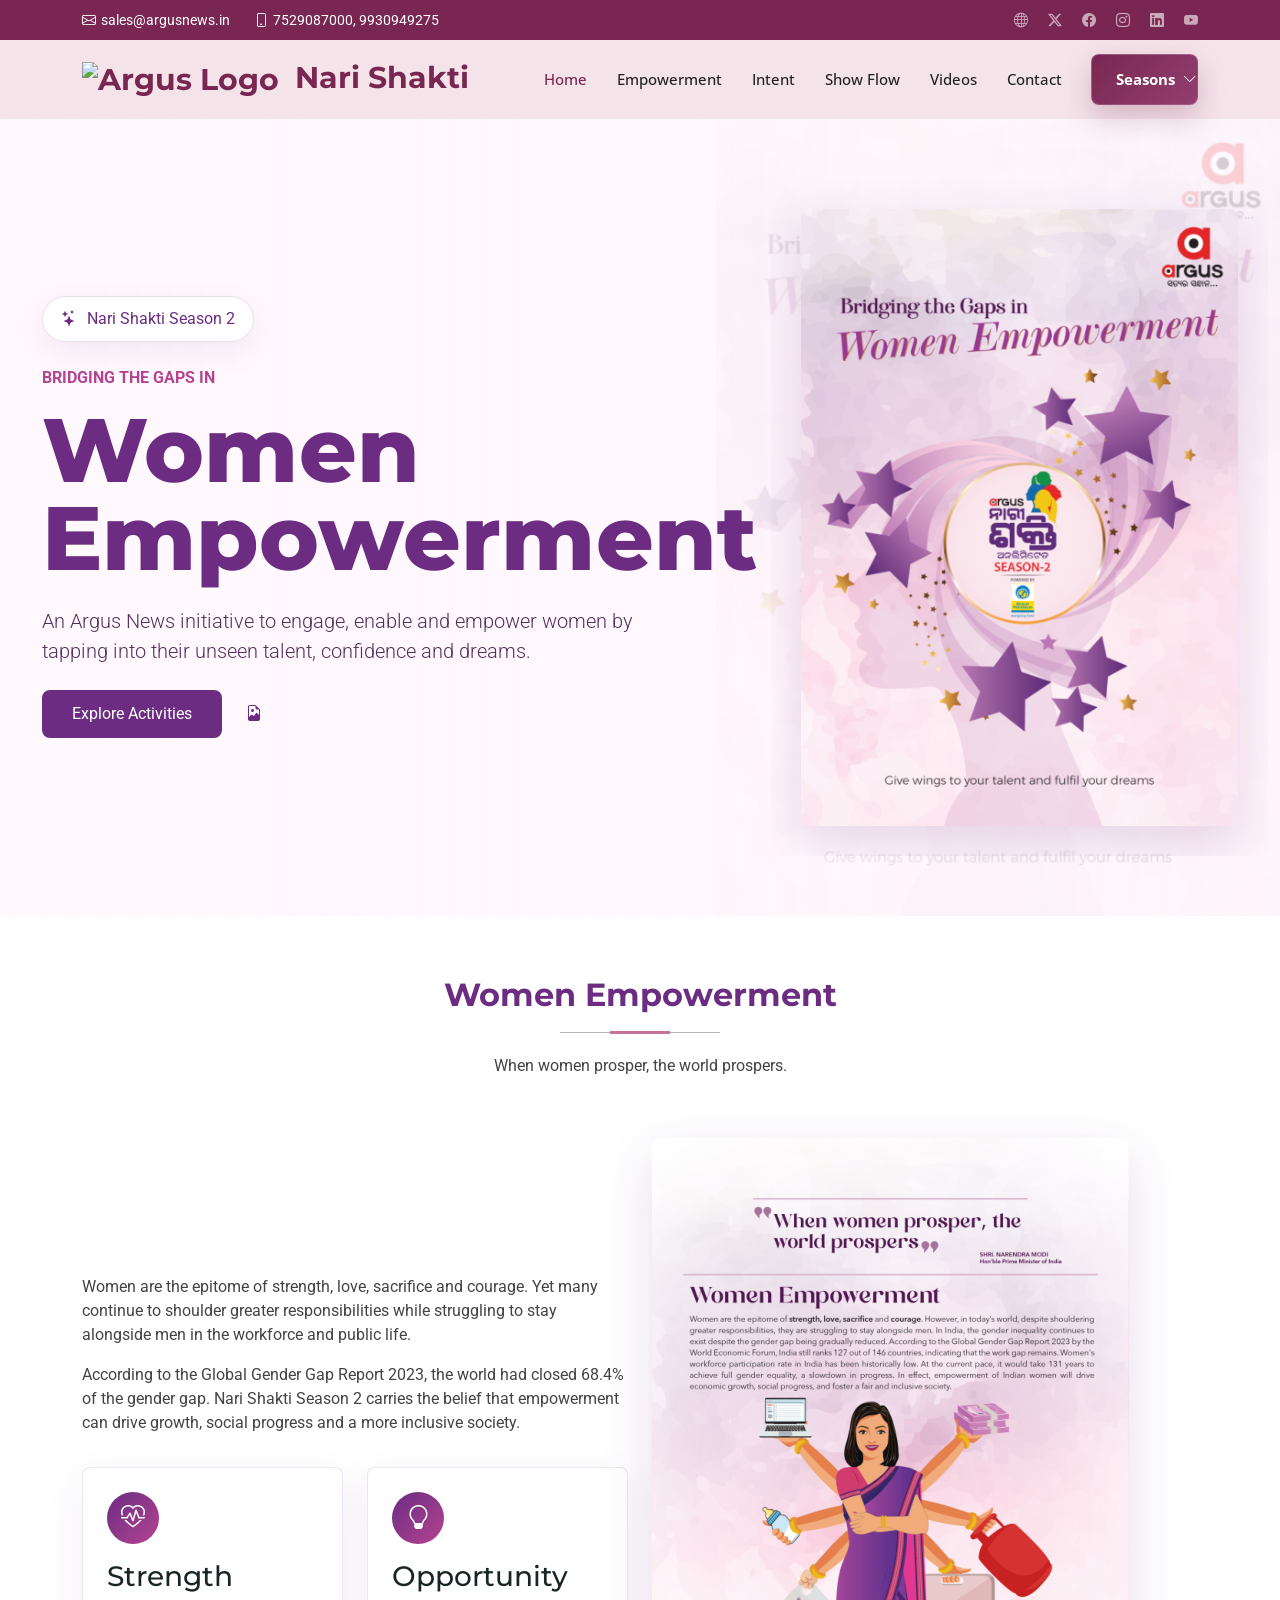
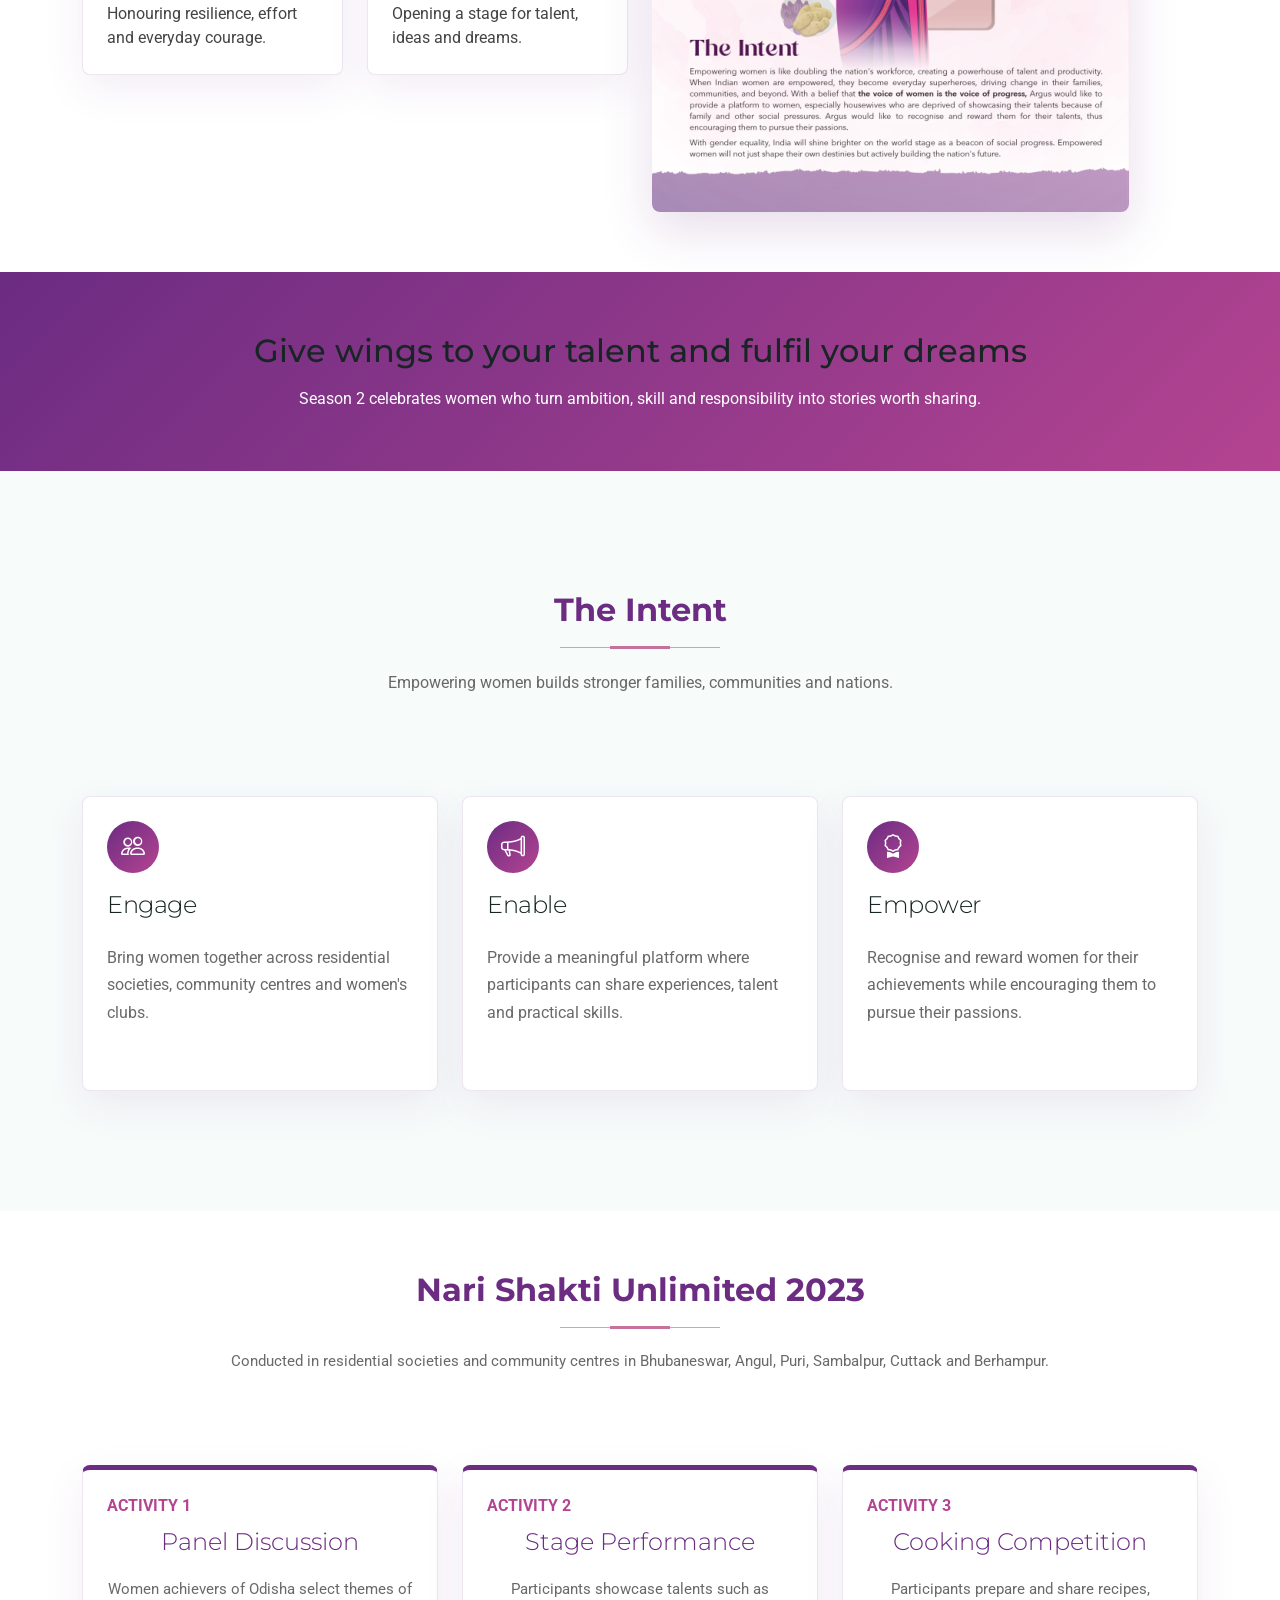
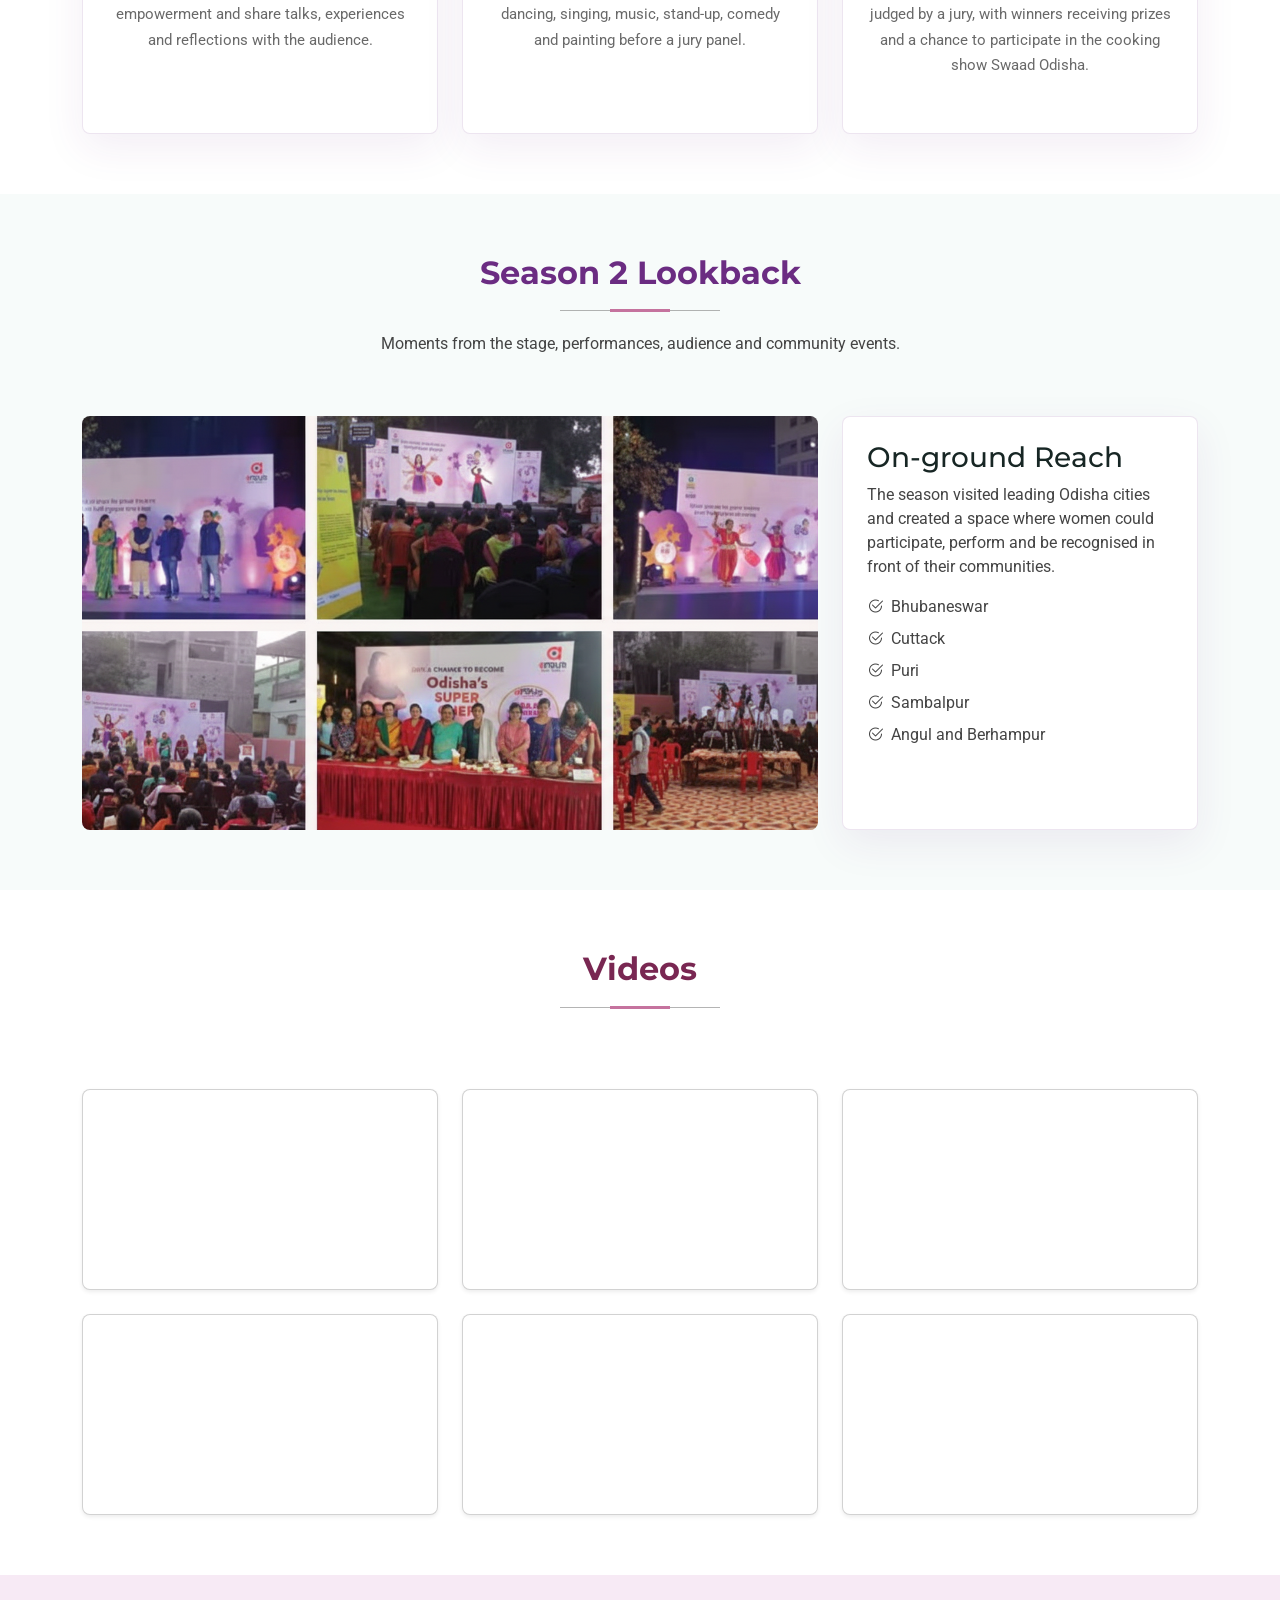
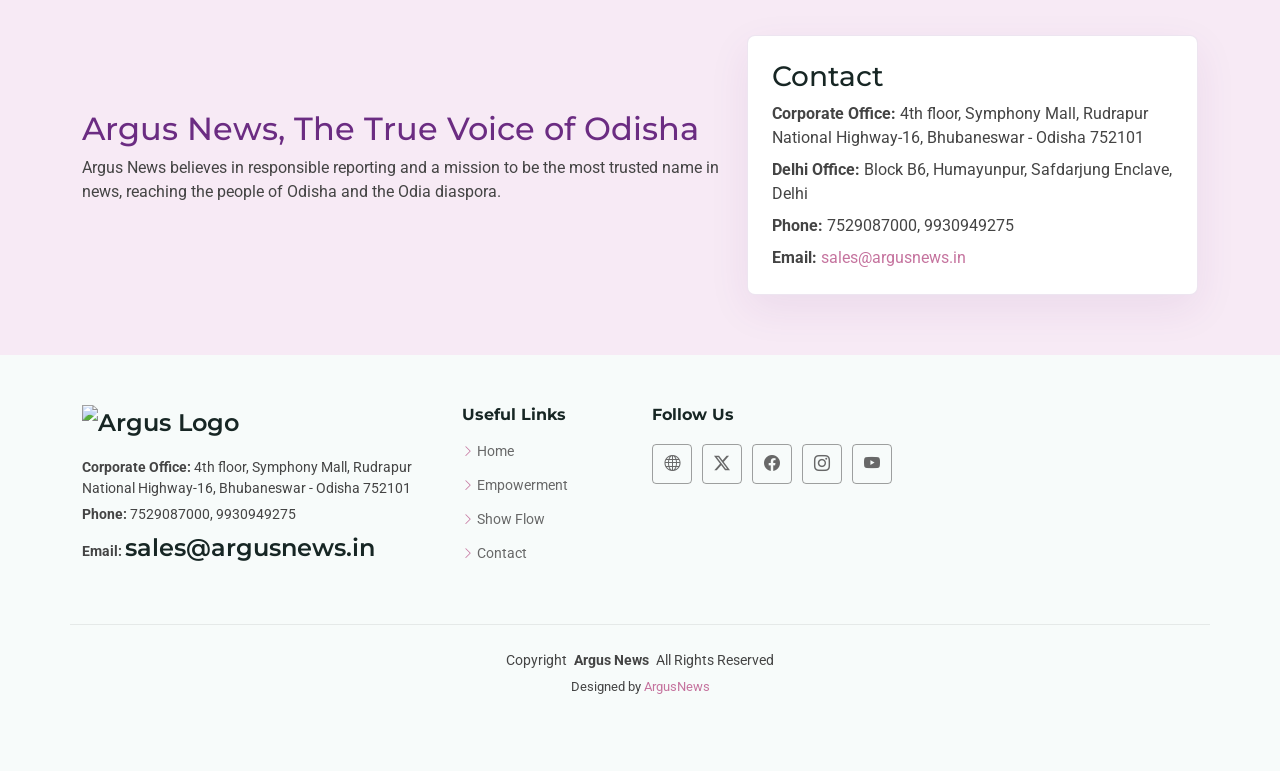
==== Season-2.html @ a0f4937e "updated code" ====
<!DOCTYPE html>
<html lang="en">
  <head>
    <meta charset="utf-8" />
    <meta content="width=device-width, initial-scale=1.0" name="viewport" />
    <title>Nari Shakti Season 2</title>
    <meta
      name="description"
      content="Nari Shakti Season 2 by Argus News - bridging the gaps in women empowerment."
    />
    <meta
      name="keywords"
      content="Nari Shakti, Season 2, Argus News, Women Empowerment, Odisha"
    />

    <link href="assets/img/favicon.png" rel="icon" />
    <link href="assets/img/apple-touch-icon.png" rel="apple-touch-icon" />

    <link href="https://fonts.googleapis.com" rel="preconnect" />
    <link href="https://fonts.gstatic.com" rel="preconnect" crossorigin />
    <link
      href="https://fonts.googleapis.com/css2?family=Roboto:ital,wght@0,100..900;1,100..900&family=Open+Sans:ital,wght@0,300..800;1,300..800&family=Montserrat:ital,wght@0,100..900;1,100..900&display=swap"
      rel="stylesheet"
    />

    <link href="assets/vendor/bootstrap/css/bootstrap.min.css" rel="stylesheet" />
    <link href="assets/vendor/bootstrap-icons/bootstrap-icons.css" rel="stylesheet" />
    <link href="assets/vendor/aos/aos.css" rel="stylesheet" />
    <link href="assets/vendor/glightbox/css/glightbox.min.css" rel="stylesheet" />
    <link href="assets/vendor/swiper/swiper-bundle.min.css" rel="stylesheet" />
    <link href="assets/css/main.css" rel="stylesheet" />

    <style>
      :root {
        --season-purple: #6b2c82;
        --season-pink: #b44491;
        --season-lavender: #f7eaf5;
        --season-gold: #d9a23f;
      }

      body.season-two-page {
        background: #fff8fd;
      }

      .season-hero {
        background:
          linear-gradient(90deg, rgba(255, 248, 253, 0.96), rgba(255, 248, 253, 0.8)),
          url("assets/img/brochure-season-2/page-1.png") center right / contain no-repeat;
        min-height: 760px;
        display: flex;
        align-items: center;
        overflow: hidden;
      }

      .season-hero .container {
        max-width: 1680px;
        padding-left: 42px;
      }

      .season-copy {
        max-width: 760px;
        padding-right: 60px;
      }

      .season-eyebrow {
        color: var(--season-pink);
        font-weight: 700;
        letter-spacing: 0;
        text-transform: uppercase;
      }

      .season-hero h1,
      .season-title {
        color: var(--season-purple);
      }

      .season-hero h1 {
        font-size: clamp(2.7rem, 7vw, 5.8rem);
        line-height: 0.98;
        font-weight: 800;
      }

      .season-hero .lead {
        color: #55305d;
        max-width: 680px;
      }

      .season-badge {
        display: inline-flex;
        gap: 10px;
        align-items: center;
        background: #ffffff;
        color: var(--season-purple);
        border: 1px solid rgba(107, 44, 130, 0.14);
        border-radius: 999px;
        padding: 10px 18px;
        box-shadow: 0 10px 30px rgba(107, 44, 130, 0.08);
      }

      .season-panel {
        background: #ffffff;
        border: 1px solid rgba(107, 44, 130, 0.12);
        border-radius: 8px;
        height: 100%;
        box-shadow: 0 14px 42px rgba(107, 44, 130, 0.08);
      }

      .season-panel .icon {
        width: 52px;
        height: 52px;
        border-radius: 50%;
        display: inline-flex;
        align-items: center;
        justify-content: center;
        color: #ffffff;
        background: linear-gradient(135deg, var(--season-purple), var(--season-pink));
        font-size: 24px;
      }

      .season-visual {
        position: relative;
        min-height: 500px;
        border-radius: 8px;
        padding: 30px;
        display: flex;
        align-items: center;
        justify-content: center;
        overflow: hidden;
      }

      .cta-group {
        display: flex;
        align-items: center;
        gap: 1.5rem;
        flex-wrap: wrap;
      }

      .cta-group .btn-primary {
        background: var(--season-purple);
        color: #ffffff;
        padding: 12px 30px;
        border-radius: 8px;
        text-decoration: none;
        transition: 0.3s;
      }

      .cta-group .btn-secondary {
        display: flex;
        align-items: center;
        gap: 8px;
        color: var(--season-purple);
        font-weight: 600;
        text-decoration: none;
      }

      .quote-band {
        background: linear-gradient(135deg, var(--season-purple), var(--season-pink));
        color: #ffffff;
      }

      .activity-card {
        border-top: 5px solid var(--season-purple);
      }

      .activity-card h3 {
        color: var(--season-purple);
      }

      .brochure-page {
        border-radius: 8px;
        box-shadow: 0 18px 50px rgba(107, 44, 130, 0.16);
      }

      .gallery-img {
        aspect-ratio: 16 / 9;
        object-fit: cover;
        border-radius: 8px;
      }

      .contact-strip {
        background: var(--season-lavender);
      }

      @media (max-width: 991px) {
        .topbar .container {
          padding-left: 14px;
          padding-right: 14px;
        }

        .topbar .contact-info {
          width: 100%;
          justify-content: center;
          gap: 14px;
          flex-wrap: wrap;
        }

        .topbar .contact-info i {
          margin-left: 0 !important;
          font-size: 13px;
        }

        .branding {
          min-height: 82px;
        }

        .branding .container {
          padding-left: 16px;
          padding-right: 16px;
        }

        .branding .logo {
          max-width: calc(100% - 58px);
        }

        .branding .sitename {
          display: flex;
          align-items: center;
          gap: 10px;
          margin: 0;
          font-size: clamp(1.35rem, 7vw, 2rem);
          line-height: 1;
          white-space: nowrap;
        }

        .branding .sitename img {
          width: 130px;
          max-height: 54px;
          object-fit: contain;
        }

        .mobile-nav-toggle {
          flex: 0 0 auto;
          margin-right: 0;
        }

        .season-hero {
          background:
            linear-gradient(rgba(255, 248, 253, 0.94), rgba(255, 248, 253, 0.94)),
            url("assets/img/brochure-season-2/page-1.png") center bottom / cover no-repeat;
          min-height: auto;
          padding: 100px 0 70px;
        }

        .season-hero .container {
          padding-left: 24px;
          padding-right: 24px;
        }

        .season-copy {
          padding-right: 0;
          text-align: center;
        }

        .cta-group {
          justify-content: center;
        }

        .season-visual {
          min-height: auto;
          padding: 20px;
        }
      }

      @media (max-width: 420px) {
        .topbar .contact-info {
          justify-content: flex-start;
          gap: 8px;
        }

        .topbar .contact-info i {
          font-size: 12px;
        }

        .branding .sitename {
          font-size: 1.45rem;
          gap: 8px;
        }

        .branding .sitename img {
          width: 112px;
        }
      }
    </style>
  </head>

  <body class="season-two-page">
    <header id="header" class="header sticky-top">
      <div class="topbar d-flex align-items-center dark-background">
        <div class="container d-flex justify-content-center justify-content-md-between">
          <div class="contact-info d-flex align-items-center">
            <i class="bi bi-envelope d-flex align-items-center">
              <a href="mailto:sales@argusnews.in">sales@argusnews.in</a>
            </i>
            <i class="bi bi-phone d-flex align-items-center ms-4">
              <span>7529087000, 9930949275</span>
            </i>
          </div>
          <div class="social-links d-none d-md-flex align-items-center">
            <a href="https://argusnews.in/" class="website"><i class="bi bi-globe"></i></a>
            <a href="https://x.com/ArgusNews_in" class="twitter"><i class="bi bi-twitter-x"></i></a>
            <a href="https://www.facebook.com/argusnews.in" class="facebook"><i class="bi bi-facebook"></i></a>
            <a href="https://www.instagram.com/argusnewsin/" class="instagram"><i class="bi bi-instagram"></i></a>
            <a href="https://www.linkedin.com/company/argus-news/" class="linkedin"><i class="bi bi-linkedin"></i></a>
            <a href="https://www.youtube.com/@Argusdigital.official" class="youtube"><i class="bi bi-youtube"></i></a>
          </div>
        </div>
      </div>

      <div class="branding d-flex align-items-center" style="background-color: #f4e4e9">
        <div class="container position-relative d-flex align-items-center justify-content-between">
          <a href="index.html" class="logo d-flex align-items-center">
            <h1 class="sitename" style="color: #792752">
              <img src="https://argusnews.in/assets/logo/argus_logo.svg" alt="Argus Logo" />
              Nari Shakti
            </h1>
          </a>

          <nav id="navmenu" class="navmenu">
            <ul>
              <li><a href="#hero" class="active">Home</a></li>
              <li><a href="#empowerment">Empowerment</a></li>
	              <li><a href="#intent">Intent</a></li>
	              <li><a href="#show-flow">Show Flow</a></li>
	              <li><a href="#videos">Videos</a></li>
	              <li><a href="#contact">Contact</a></li>
	              <li class="dropdown season-nav">
	                <a href="#"><span>Seasons</span> <i class="bi bi-chevron-down toggle-dropdown"></i></a>
	                <ul>
	                  <li><a href="Season-1.html">Season 1</a></li>
	                  <li><a href="Season-2.html">Season 2</a></li>
	                  <li><a href="Season-3.html">Season 3</a></li>
	                  <li><a href="index.html#Season 4">Season 4</a></li>
	                </ul>
	              </li>
            </ul>
            <i class="mobile-nav-toggle d-xl-none bi bi-list"></i>
          </nav>
        </div>
      </div>
    </header>

    <main class="main">
      <section id="hero" class="season-hero section">
        <div class="container">
          <div class="row align-items-center gy-5">
            <div class="col-lg-7 season-copy" data-aos="fade-up">
              <span class="season-badge mb-4">
                <i class="bi bi-stars"></i>
                Nari Shakti Season 2
              </span>
              <p class="season-eyebrow mb-3">Bridging the gaps in</p>
              <h1>Women Empowerment</h1>
              <p class="lead mt-4">
                An Argus News initiative to engage, enable and empower women by
                tapping into their unseen talent, confidence and dreams.
              </p>
              <div class="cta-group mt-4">
                <a href="#show-flow" class="btn-primary">Explore Activities</a>
                <a href="#brochure" class="btn-secondary">
                  <i class="bi bi-file-earmark-image"></i>
                  <!-- <span>View Brochure</span> -->
                </a>
              </div>
            </div>
            <div class="col-lg-5" data-aos="fade-up" data-aos-delay="150">
              <div class="season-visual">
                <img
                  src="assets/img/brochure-season-2/page-1.png"
                  alt="Nari Shakti Season 2 brochure cover"
                  class="img-fluid brochure-page"
                />
              </div>
            </div>
          </div>
        </div>
      </section>

      <section id="empowerment" class="about section">
        <div class="container section-title" data-aos="fade-up">
          <h2 class="season-title">Women Empowerment</h2>
          <p>When women prosper, the world prospers.</p>
        </div>

        <div class="container">
          <div class="row gy-4 align-items-center">
            <div class="col-lg-6" data-aos="fade-up">
              <p>
                Women are the epitome of strength, love, sacrifice and courage.
                Yet many continue to shoulder greater responsibilities while
                struggling to stay alongside men in the workforce and public life.
              </p>
              <p>
                According to the Global Gender Gap Report 2023, the world had
                closed 68.4% of the gender gap. Nari Shakti Season 2 carries the
                belief that empowerment can drive growth, social progress and a
                more inclusive society.
              </p>
              <div class="row gy-3 mt-3">
                <div class="col-sm-6">
                  <div class="season-panel p-4">
                    <div class="icon mb-3"><i class="bi bi-heart-pulse"></i></div>
                    <h3>Strength</h3>
                    <p class="mb-0">Honouring resilience, effort and everyday courage.</p>
                  </div>
                </div>
                <div class="col-sm-6">
                  <div class="season-panel p-4">
                    <div class="icon mb-3"><i class="bi bi-lightbulb"></i></div>
                    <h3>Opportunity</h3>
                    <p class="mb-0">Opening a stage for talent, ideas and dreams.</p>
                  </div>
                </div>
              </div>
            </div>
            <div class="col-lg-6" data-aos="fade-up" data-aos-delay="100">
              <img
                src="assets/img/brochure-season-2/page-2.png"
                alt="Women empowerment brochure page"
                class="img-fluid brochure-page"
              />
            </div>
          </div>
        </div>
      </section>

      <section class="quote-band section">
        <div class="container text-center" data-aos="fade-up">
          <h2 class="mb-3">Give wings to your talent and fulfil your dreams</h2>
          <p class="mb-0">
            Season 2 celebrates women who turn ambition, skill and responsibility
            into stories worth sharing.
          </p>
        </div>
      </section>

      <section id="intent" class="services section light-background">
        <div class="container section-title" data-aos="fade-up">
          <h2 class="season-title">The Intent</h2>
          <p>Empowering women builds stronger families, communities and nations.</p>
        </div>

        <div class="container">
          <div class="row gy-4">
            <div class="col-lg-4 col-md-6" data-aos="fade-up">
              <div class="season-panel p-4">
                <div class="icon mb-3"><i class="bi bi-people"></i></div>
                <h3>Engage</h3>
                <p>
                  Bring women together across residential societies, community
                  centres and women's clubs.
                </p>
              </div>
            </div>
            <div class="col-lg-4 col-md-6" data-aos="fade-up" data-aos-delay="100">
              <div class="season-panel p-4">
                <div class="icon mb-3"><i class="bi bi-megaphone"></i></div>
                <h3>Enable</h3>
                <p>
                  Provide a meaningful platform where participants can share
                  experiences, talent and practical skills.
                </p>
              </div>
            </div>
            <div class="col-lg-4 col-md-6" data-aos="fade-up" data-aos-delay="200">
              <div class="season-panel p-4">
                <div class="icon mb-3"><i class="bi bi-award"></i></div>
                <h3>Empower</h3>
                <p>
                  Recognise and reward women for their achievements while
                  encouraging them to pursue their passions.
                </p>
              </div>
            </div>
          </div>
        </div>
      </section>

      <section id="show-flow" class="featured-services section">
        <div class="container section-title" data-aos="fade-up">
          <h2 class="season-title">Nari Shakti Unlimited 2023</h2>
          <p>
            Conducted in residential societies and community centres in
            Bhubaneswar, Angul, Puri, Sambalpur, Cuttack and Berhampur.
          </p>
        </div>

        <div class="container">
          <div class="row gy-4">
            <div class="col-lg-4" data-aos="fade-up">
              <div class="season-panel activity-card p-4">
                <span class="season-eyebrow">Activity 1</span>
                <h3 class="mt-2">Panel Discussion</h3>
                <p>
                  Women achievers of Odisha select themes of empowerment and
                  share talks, experiences and reflections with the audience.
                </p>
              </div>
            </div>
            <div class="col-lg-4" data-aos="fade-up" data-aos-delay="100">
              <div class="season-panel activity-card p-4">
                <span class="season-eyebrow">Activity 2</span>
                <h3 class="mt-2">Stage Performance</h3>
                <p>
                  Participants showcase talents such as dancing, singing, music,
                  stand-up, comedy and painting before a jury panel.
                </p>
              </div>
            </div>
            <div class="col-lg-4" data-aos="fade-up" data-aos-delay="200">
              <div class="season-panel activity-card p-4">
                <span class="season-eyebrow">Activity 3</span>
                <h3 class="mt-2">Cooking Competition</h3>
                <p>
                  Participants prepare and share recipes, judged by a jury, with
                  winners receiving prizes and a chance to participate in the
                  cooking show Swaad Odisha.
                </p>
              </div>
            </div>
          </div>
        </div>
      </section>

      <section id="gallery" class="portfolio section light-background">
        <div class="container section-title" data-aos="fade-up">
          <h2 class="season-title">Season 2 Lookback</h2>
          <p>Moments from the stage, performances, audience and community events.</p>
        </div>

        <div class="container">
          <div class="row gy-4">
            <div class="col-lg-8" data-aos="fade-up">
              <a href="assets/img/Season 2.png" class="glightbox">
                <img
                  src="assets/img/Season 2.png"
                  alt="Nari Shakti Season 2 event collage"
                  class="img-fluid gallery-img w-100"
                />
              </a>
            </div>
            <div class="col-lg-4" data-aos="fade-up" data-aos-delay="100">
              <div class="season-panel p-4">
                <h3>On-ground Reach</h3>
                <p>
                  The season visited leading Odisha cities and created a space
                  where women could participate, perform and be recognised in
                  front of their communities.
                </p>
                <ul class="list-unstyled mb-0">
                  <li class="mb-2"><i class="bi bi-check2-circle me-2"></i>Bhubaneswar</li>
                  <li class="mb-2"><i class="bi bi-check2-circle me-2"></i>Cuttack</li>
                  <li class="mb-2"><i class="bi bi-check2-circle me-2"></i>Puri</li>
                  <li class="mb-2"><i class="bi bi-check2-circle me-2"></i>Sambalpur</li>
                  <li><i class="bi bi-check2-circle me-2"></i>Angul and Berhampur</li>
                </ul>
              </div>
            </div>
          </div>
        </div>
      </section>

    <!-- Videos Section -->
      <section id="videos" class="videos section">
        <!-- Section Title -->
        <div class="container section-title" data-aos="fade-up">
          <h2 style="color: #792752;">Videos</h2>
        </div>
        <!-- End Section Title -->

        <div class="container" data-aos="fade-up" data-aos-delay="100">
          <div class="row g-4">
            <div class="col-lg-4 col-md-6 col-12">
              <div class="card h-100 shadow-sm rounded-3">
                <div class="ratio ratio-16x9">
                  <iframe
                    class="w-100 h-100"
                    src="https://www.youtube.com/embed/WZWY80NX9rE?si=JHq16WAWco-deL5L"
                    title="YouTube video 1"
                    frameborder="0"
                    allow="accelerometer; autoplay; clipboard-write; encrypted-media; gyroscope; picture-in-picture; web-share"
                    referrerpolicy="strict-origin-when-cross-origin"
                    allowfullscreen
                  ></iframe>
                </div>
              </div>
            </div>

            <div class="col-lg-4 col-md-6 col-12">
              <div class="card h-100 shadow-sm rounded-3">
                <div class="ratio ratio-16x9">
                  <iframe
                    class="w-100 h-100"
                    src="https://www.youtube.com/embed/NdHJZHFZKIU?si=XmuwHNzOq0buNtD1"
                    title="YouTube video 2"
                    frameborder="0"
                    allow="accelerometer; autoplay; clipboard-write; encrypted-media; gyroscope; picture-in-picture; web-share"
                    referrerpolicy="strict-origin-when-cross-origin"
                    allowfullscreen
                  ></iframe>
                </div>
              </div>
            </div>

            <div class="col-lg-4 col-md-6 col-12">
              <div class="card h-100 shadow-sm rounded-3">
                <div class="ratio ratio-16x9">
                  <iframe
                    class="w-100 h-100"
                    src="https://www.youtube.com/embed/70z64QmzhCs?si=Uqajqg_DKS1bGZlJ"
                    title="YouTube video 2"
                    frameborder="0"
                    allow="accelerometer; autoplay; clipboard-write; encrypted-media; gyroscope; picture-in-picture; web-share"
                    referrerpolicy="strict-origin-when-cross-origin"
                    allowfullscreen
                  ></iframe>
                </div>
              </div>
            </div>

            
            <div class="col-lg-4 col-md-6 col-12">
              <div class="card h-100 shadow-sm rounded-3">
                <div class="ratio ratio-16x9">
                  <iframe
                    class="w-100 h-100"
                    src="https://www.youtube.com/embed/-75ssRtklzA?si=rCrlzq-tuyh-pn47"
                    title="YouTube video 2"
                    frameborder="0"
                    allow="accelerometer; autoplay; clipboard-write; encrypted-media; gyroscope; picture-in-picture; web-share"
                    referrerpolicy="strict-origin-when-cross-origin"
                    allowfullscreen
                  ></iframe>
                </div>
              </div>
            </div>

            
            <div class="col-lg-4 col-md-6 col-12">
              <div class="card h-100 shadow-sm rounded-3">
                <div class="ratio ratio-16x9">
                  <iframe
                    class="w-100 h-100"
                    src="https://www.youtube.com/embed/NQJ7h18gQ04?si=mJ7fJCXXBpXRxSPL"
                    title="YouTube video 2"
                    frameborder="0"
                    allow="accelerometer; autoplay; clipboard-write; encrypted-media; gyroscope; picture-in-picture; web-share"
                    referrerpolicy="strict-origin-when-cross-origin"
                    allowfullscreen
                  ></iframe>
                </div>
              </div>
            </div>

            
            <div class="col-lg-4 col-md-6 col-12">
              <div class="card h-100 shadow-sm rounded-3">
                <div class="ratio ratio-16x9">
                  <iframe
                    class="w-100 h-100"
                    src="https://www.youtube.com/embed/Zo4hb8ClLzw?si=9vPkVjk4VJdHQe9X"
                    title="YouTube video 2"
                    frameborder="0"
                    allow="accelerometer; autoplay; clipboard-write; encrypted-media; gyroscope; picture-in-picture; web-share"
                    referrerpolicy="strict-origin-when-cross-origin"
                    allowfullscreen
                  ></iframe>
                </div>
              </div>
            </div>
          </div>

        </div>
      </section>
      <!-- /Videos Section -->

      <section id="contact" class="contact-strip section">
        <div class="container">
          <div class="row gy-4 align-items-center">
            <div class="col-lg-7" data-aos="fade-up">
              <h2 class="season-title">Argus News, The True Voice of Odisha</h2>
              <p>
                Argus News believes in responsible reporting and a mission to be
                the most trusted name in news, reaching the people of Odisha and
                the Odia diaspora.
              </p>
            </div>
            <div class="col-lg-5" data-aos="fade-up" data-aos-delay="100">
              <div class="season-panel p-4">
                <h3>Contact</h3>
                <p class="mb-2">
                  <strong>Corporate Office:</strong> 4th floor, Symphony Mall,
                  Rudrapur National Highway-16, Bhubaneswar - Odisha 752101
                </p>
                <p class="mb-2">
                  <strong>Delhi Office:</strong> Block B6, Humayunpur,
                  Safdarjung Enclave, Delhi
                </p>
                <p class="mb-2"><strong>Phone:</strong> 7529087000, 9930949275</p>
                <p class="mb-0">
                  <strong>Email:</strong>
                  <a href="mailto:sales@argusnews.in">sales@argusnews.in</a>
                </p>
              </div>
            </div>
          </div>
        </div>
      </section>
    </main>

    <footer id="footer" class="footer light-background">
      <div class="container footer-top">
        <div class="row gy-4">
          <div class="col-lg-4 col-md-6 footer-about">
            <a href="index.html" class="d-flex align-items-center">
              <img src="https://argusnews.in/assets/logo/argus_logo.svg" alt="Argus Logo" />
            </a>
            <div class="footer-contact pt-3">
              <p>
                <strong>Corporate Office:</strong> 4th floor, Symphony Mall,
                Rudrapur National Highway-16, Bhubaneswar - Odisha 752101
              </p>
              <p><strong>Phone:</strong> <span>7529087000, 9930949275</span></p>
              <p>
                <strong>Email:</strong>
                <a href="mailto:sales@argusnews.in">sales@argusnews.in</a>
              </p>
            </div>
          </div>

          <div class="col-lg-2 col-md-3 footer-links">
            <h4>Useful Links</h4>
            <ul>
              <li><i class="bi bi-chevron-right"></i> <a href="#hero">Home</a></li>
              <li><i class="bi bi-chevron-right"></i> <a href="#empowerment">Empowerment</a></li>
              <li><i class="bi bi-chevron-right"></i> <a href="#show-flow">Show Flow</a></li>
              <li><i class="bi bi-chevron-right"></i> <a href="#contact">Contact</a></li>
            </ul>
          </div>

          <div class="col-lg-4 col-md-12">
            <h4>Follow Us</h4>
            <div class="social-links d-flex">
              <a href="https://argusnews.in/"><i class="bi bi-globe"></i></a>
              <a href="https://x.com/ArgusNews_in"><i class="bi bi-twitter-x"></i></a>
              <a href="https://www.facebook.com/argusnews.in"><i class="bi bi-facebook"></i></a>
              <a href="https://www.instagram.com/argusnewsin/"><i class="bi bi-instagram"></i></a>
              <a href="https://www.youtube.com/@Argusdigital.official"><i class="bi bi-youtube"></i></a>
            </div>
          </div>
        </div>
      </div>

      <div class="container copyright text-center mt-4">
        <p>
          <span>Copyright</span>
          <strong class="px-1 sitename">Argus News</strong>
          <span>All Rights Reserved</span>
        </p>
        <div class="credits">Designed by <a href="https://argusnews.in/">ArgusNews</a></div>
      </div>
    </footer>

    <a href="#" id="scroll-top" class="scroll-top d-flex align-items-center justify-content-center">
      <i class="bi bi-arrow-up-short"></i>
    </a>

    <div id="preloader">
      <div></div>
      <div></div>
      <div></div>
      <div></div>
    </div>

    <script src="assets/vendor/bootstrap/js/bootstrap.bundle.min.js"></script>
    <script src="assets/vendor/php-email-form/validate.js"></script>
    <script src="assets/vendor/aos/aos.js"></script>
    <script src="assets/vendor/glightbox/js/glightbox.min.js"></script>
    <script src="assets/vendor/purecounter/purecounter_vanilla.js"></script>
    <script src="assets/vendor/waypoints/noframework.waypoints.js"></script>
    <script src="assets/vendor/swiper/swiper-bundle.min.js"></script>
    <script src="assets/vendor/imagesloaded/imagesloaded.pkgd.min.js"></script>
    <script src="assets/vendor/isotope-layout/isotope.pkgd.min.js"></script>
    <script src="assets/js/main.js"></script>
  </body>
</html>
---- assets/css/main.css ----
/**
* Template Name: CoreBiz
* Template URL: https://bootstrapmade.com/corebiz-bootstrap-business-template/
* Updated: Aug 30 2025 with Bootstrap v5.3.8
* Author: BootstrapMade.com
* License: https://bootstrapmade.com/license/
*/

@charset "UTF-8";

/*--------------------------------------------------------------
# Font & Color Variables
# Help: https://bootstrapmade.com/color-system/
--------------------------------------------------------------*/
/* Fonts */
:root {
  --default-font: "Roboto",  system-ui, -apple-system, "Segoe UI", Roboto, "Helvetica Neue", Arial, "Noto Sans", "Liberation Sans", sans-serif, "Apple Color Emoji", "Segoe UI Emoji", "Segoe UI Symbol", "Noto Color Emoji";
  --heading-font: "Montserrat",  sans-serif;
  --nav-font: "Open Sans",  sans-serif;
}

/* Global Colors - The following color variables are used throughout the website. Updating them here will change the color scheme of the entire website */
:root { 
  --background-color: #ffffff; /* Background color for the entire website, including individual sections */
  --default-color: #444444; /* Default color used for the majority of the text content across the entire website */
  --heading-color: #172624; /* Color for headings, subheadings and title throughout the website */
  --accent-color: #c5739e; /* Accent color that represents your brand on the website. It's used for buttons, links, and other elements that need to stand out */
  --surface-color: #ffffff; /* The surface color is used as a background of boxed elements within sections, such as cards, icon boxes, or other elements that require a visual separation from the global background. */
  --contrast-color: #ffffff; /* Contrast color for text, ensuring readability against backgrounds of accent, heading, or default colors. */
}

/* Nav Menu Colors - The following color variables are used specifically for the navigation menu. They are separate from the global colors to allow for more customization options */
:root {
  --nav-color: #222222;  /* The default color of the main navmenu links */
  --nav-hover-color: #792752; /* Applied to main navmenu links when they are hovered over or active */
  --nav-mobile-background-color: #ffffff; /* Used as the background color for mobile navigation menu */
  --nav-dropdown-background-color: #ffffff; /* Used as the background color for dropdown items that appear when hovering over primary navigation items */
  --nav-dropdown-color: #222222; /* Used for navigation links of the dropdown items in the navigation menu. */
  --nav-dropdown-hover-color: #e8aebd; /* Similar to --nav-hover-color, this color is applied to dropdown navigation links when they are hovered over. */
}

/* Color Presets - These classes override global colors when applied to any section or element, providing reuse of the sam color scheme. */

.light-background {
  --background-color: #f7fbfa;
  --surface-color: #ffffff;
}

.dark-background {
  --background-color: #792752;
  --default-color: #ffffff;
  --heading-color: #ffffff;
  --surface-color: #252525;
  --contrast-color: #ffffff;
}

/* Smooth scroll */
:root {
  scroll-behavior: smooth;
}

/*--------------------------------------------------------------
# General Styling & Shared Classes
--------------------------------------------------------------*/
body {
  color: var(--default-color);
  background-color: var(--background-color);
  font-family: var(--default-font);
}

a {
  color: var(--accent-color);
  text-decoration: none;
  transition: 0.3s;
}

a:hover {
  color: color-mix(in srgb, var(--accent-color), transparent 25%);
  text-decoration: none;
}

h1,
h2,
h3,
h4,
h5,
h6 {
  color: var(--heading-color);
  font-family: var(--heading-font);
}

/* PHP Email Form Messages
------------------------------*/
.php-email-form .error-message {
  display: none;
  background: #df1529;
  color: #ffffff;
  text-align: left;
  padding: 15px;
  margin-bottom: 24px;
  font-weight: 600;
}

.php-email-form .sent-message {
  display: none;
  color: #ffffff;
  background: #059652;
  text-align: center;
  padding: 15px;
  margin-bottom: 24px;
  font-weight: 600;
}

.php-email-form .loading {
  display: none;
  background: var(--surface-color);
  text-align: center;
  padding: 15px;
  margin-bottom: 24px;
}

.php-email-form .loading:before {
  content: "";
  display: inline-block;
  border-radius: 50%;
  width: 24px;
  height: 24px;
  margin: 0 10px -6px 0;
  border: 3px solid var(--accent-color);
  border-top-color: var(--surface-color);
  animation: php-email-form-loading 1s linear infinite;
}

@keyframes php-email-form-loading {
  0% {
    transform: rotate(0deg);
  }

  100% {
    transform: rotate(360deg);
  }
}

/*--------------------------------------------------------------
# Global Header
--------------------------------------------------------------*/
.header {
  color: var(--default-color);
  transition: all 0.5s;
  z-index: 997;
  background-color: var(--background-color);
}

.header .topbar {
  background-color: var(--background-color);
  height: 40px;
  padding: 0;
  font-size: 14px;
  transition: all 0.5s;
}

.header .topbar .contact-info i {
  font-style: normal;
  color: var(--contrast-color);
}

.header .topbar .contact-info i a,
.header .topbar .contact-info i span {
  padding-left: 5px;
  color: var(--contrast-color);
}

@media (max-width: 575px) {

  .header .topbar .contact-info i a,
  .header .topbar .contact-info i span {
    font-size: 13px;
  }
}

.header .topbar .contact-info i a {
  line-height: 0;
  transition: 0.3s;
}

.header .topbar .contact-info i a:hover {
  color: var(--contrast-color);
  text-decoration: underline;
}

.header .topbar .social-links a {
  color: color-mix(in srgb, var(--contrast-color), transparent 40%);
  line-height: 0;
  transition: 0.3s;
  margin-left: 20px;
}

.header .topbar .social-links a:hover {
  color: var(--contrast-color);
}

.header .branding {
  min-height: 60px;
  padding: 10px 0;
}

.header .logo {
  line-height: 1;
}

.header .logo img {
  max-height: 36px;
  margin-right: 8px;
}

.header .logo h1 {
  font-size: 30px;
  margin: 0;
  font-weight: 700;
  color: var(--heading-color);
}

.scrolled .header {
  box-shadow: 0px 0 18px rgba(0, 0, 0, 0.1);
}

.scrolled .header .topbar {
  height: 0;
  visibility: hidden;
  overflow: hidden;
}

.portfolio .portfolio-slider {
  position: relative;
  max-width: 1160px;
  margin: 0 auto;
  padding: 0 64px 46px;
  overflow: visible;
}

.portfolio .portfolio-slider .swiper-wrapper {
  align-items: stretch;
}

.portfolio .portfolio-slider .swiper-slide {
  height: auto;
  display: flex;
}

.portfolio .portfolio-slider .portfolio-card {
  width: 100%;
  height: 100%;
  border-radius: 8px;
}

.portfolio .portfolio-slider .image-container {
  width: 100%;
  height: 100%;
  aspect-ratio: 4 / 3;
  box-shadow: 0 14px 34px color-mix(in srgb, var(--default-color), transparent 88%);
}

.portfolio .portfolio-slider .image-container img {
  display: block;
}

.portfolio .portfolio-slider .swiper-navigation {
  pointer-events: none;
}

.portfolio .portfolio-slider .swiper-button-next,
.portfolio .portfolio-slider .swiper-button-prev {
  width: 44px;
  height: 44px;
  margin-top: -46px;
  border-radius: 50%;
  background: var(--surface-color);
  color: var(--accent-color);
  box-shadow: 0 10px 28px color-mix(in srgb, var(--default-color), transparent 84%);
  border: 1px solid color-mix(in srgb, var(--accent-color), transparent 82%);
  transition: background-color 0.25s ease, color 0.25s ease, transform 0.25s ease, box-shadow 0.25s ease;
  pointer-events: auto;
}

.portfolio .portfolio-slider .swiper-button-prev {
  left: 0;
}

.portfolio .portfolio-slider .swiper-button-next {
  right: 0;
}

.portfolio .portfolio-slider .swiper-button-next::after,
.portfolio .portfolio-slider .swiper-button-prev::after {
  font-size: 16px;
  font-weight: 700;
}

.portfolio .portfolio-slider .swiper-button-next:hover,
.portfolio .portfolio-slider .swiper-button-prev:hover {
  background: var(--accent-color);
  color: var(--contrast-color);
  transform: scale(1.06);
  box-shadow: 0 14px 34px color-mix(in srgb, var(--accent-color), transparent 68%);
}

.portfolio .portfolio-slider .swiper-pagination {
  bottom: 0;
}

.portfolio .portfolio-slider .swiper-pagination-bullet {
  background: color-mix(in srgb, var(--accent-color), transparent 35%);
}

.portfolio .portfolio-slider .swiper-pagination-bullet-active {
  background: var(--accent-color);
}

@media (max-width: 767px) {
  .portfolio .portfolio-slider {
    padding: 0 42px 42px;
  }

  .portfolio .portfolio-slider .swiper-button-next,
  .portfolio .portfolio-slider .swiper-button-prev {
    width: 36px;
    height: 36px;
    margin-top: -42px;
  }

  .portfolio .portfolio-slider .swiper-button-next::after,
  .portfolio .portfolio-slider .swiper-button-prev::after {
    font-size: 13px;
  }
}

/*--------------------------------------------------------------
# Navigation Menu
--------------------------------------------------------------*/
/* Navmenu - Desktop */
@media (min-width: 1200px) {
  .navmenu {
    padding: 0;
  }

  .navmenu ul {
    margin: 0;
    padding: 0;
    display: flex;
    list-style: none;
    align-items: center;
  }

  .navmenu li {
    position: relative;
  }

  .navmenu a,
  .navmenu a:focus {
    color: var(--nav-color);
    padding: 18px 15px;
    font-size: 15px;
    font-family: var(--nav-font);
    font-weight: 500;
    display: flex;
    align-items: center;
    justify-content: space-between;
    white-space: nowrap;
    transition: 0.3s;
  }

  .navmenu a i,
  .navmenu a:focus i {
    font-size: 12px;
    line-height: 0;
    margin-left: 5px;
    transition: 0.3s;
  }

  .navmenu li:last-child a {
    padding-right: 0;
  }

  .navmenu li:hover>a,
  .navmenu .active,
  .navmenu .active:focus {
    color: var(--nav-hover-color);
  }

  .navmenu .season-nav>a,
  .navmenu .season-nav>a:focus {
    background: linear-gradient(135deg, #792752 0%, #923f6e 100%);
    color: #ffffff;
    border-radius: 8px;
    padding: 13px 24px;
    margin-left: 14px;
    font-weight: 700;
    border: 1px solid rgba(255, 255, 255, 0.18);
    box-shadow: 0 12px 28px rgba(121, 39, 82, 0.24);
    transform: translateY(0);
  }

  .navmenu .season-nav:hover>a,
  .navmenu .season-nav>a:hover {
    background: linear-gradient(135deg, #923f6e 0%, #b44491 100%);
    color: #ffffff;
    box-shadow: 0 16px 34px rgba(121, 39, 82, 0.32);
    transform: translateY(-2px);
  }

  .navmenu .season-nav>a i,
  .navmenu .season-nav>a:focus i {
    font-size: 14px;
    margin-left: 8px;
  }

  .navmenu .season-nav ul {
    border: 1px solid rgba(121, 39, 82, 0.12);
    border-radius: 8px;
    padding: 8px;
    box-shadow: 0 18px 42px rgba(121, 39, 82, 0.18);
  }

  .navmenu .season-nav ul a {
    border-radius: 6px;
  }

  .navmenu .season-nav ul a:hover {
    background: #f4e4e9;
    color: #792752;
  }

  .navmenu .dropdown ul {
    margin: 0;
    padding: 10px 0;
    background: var(--nav-dropdown-background-color);
    display: block;
    position: absolute;
    visibility: hidden;
    left: 14px;
    top: 130%;
    opacity: 0;
    transition: 0.3s;
    border-radius: 4px;
    z-index: 99;
    box-shadow: 0px 0px 30px rgba(0, 0, 0, 0.1);
  }

  .navmenu .dropdown ul li {
    min-width: 200px;
  }

  .navmenu .dropdown ul a {
    padding: 10px 20px;
    font-size: 15px;
    text-transform: none;
    color: var(--nav-dropdown-color);
  }

  .navmenu .dropdown ul a i {
    font-size: 12px;
  }

  .navmenu .dropdown ul a:hover,
  .navmenu .dropdown ul .active:hover,
  .navmenu .dropdown ul li:hover>a {
    color: var(--nav-dropdown-hover-color);
  }

  .navmenu .dropdown:hover>ul {
    opacity: 1;
    top: 100%;
    visibility: visible;
  }

  .navmenu .dropdown .dropdown ul {
    top: 0;
    left: -90%;
    visibility: hidden;
  }

  .navmenu .dropdown .dropdown:hover>ul {
    opacity: 1;
    top: 0;
    left: -100%;
    visibility: visible;
  }
}

/* Navmenu - Mobile */
@media (max-width: 1199px) {
  .mobile-nav-toggle {
    color: var(--nav-color);
    font-size: 28px;
    line-height: 0;
    margin-right: 10px;
    cursor: pointer;
    transition: color 0.3s;
  }

  .navmenu {
    padding: 0;
    z-index: 9997;
  }

  .navmenu ul {
    display: none;
    list-style: none;
    position: absolute;
    inset: 60px 20px 20px 20px;
    padding: 10px 0;
    margin: 0;
    border-radius: 6px;
    background-color: var(--nav-mobile-background-color);
    overflow-y: auto;
    transition: 0.3s;
    z-index: 9998;
    box-shadow: 0px 0px 30px rgba(0, 0, 0, 0.1);
  }

  .navmenu a,
  .navmenu a:focus {
    color: var(--nav-dropdown-color);
    padding: 10px 20px;
    font-family: var(--nav-font);
    font-size: 17px;
    font-weight: 500;
    display: flex;
    align-items: center;
    justify-content: space-between;
    white-space: nowrap;
    transition: 0.3s;
  }

  .navmenu a i,
  .navmenu a:focus i {
    font-size: 12px;
    line-height: 0;
    margin-left: 5px;
    width: 30px;
    height: 30px;
    display: flex;
    align-items: center;
    justify-content: center;
    border-radius: 50%;
    transition: 0.3s;
    background-color: color-mix(in srgb, var(--accent-color), transparent 90%);
  }

  .navmenu a i:hover,
  .navmenu a:focus i:hover {
    background-color: var(--accent-color);
    color: var(--contrast-color);
  }

  .navmenu a:hover,
  .navmenu .active,
  .navmenu .active:focus {
    color: var(--nav-dropdown-hover-color);
  }

  .navmenu .season-nav>a,
  .navmenu .season-nav>a:focus {
    background: linear-gradient(135deg, #792752 0%, #923f6e 100%);
    color: #ffffff;
    border-radius: 8px;
    margin: 6px 20px;
    padding: 12px 18px;
    box-shadow: 0 12px 28px rgba(121, 39, 82, 0.2);
  }

  .navmenu .active i,
  .navmenu .active:focus i {
    background-color: var(--accent-color);
    color: var(--contrast-color);
    transform: rotate(180deg);
  }

  .navmenu .dropdown ul {
    position: static;
    display: none;
    z-index: 99;
    padding: 10px 0;
    margin: 10px 20px;
    background-color: var(--nav-dropdown-background-color);
    border: 1px solid color-mix(in srgb, var(--default-color), transparent 90%);
    box-shadow: none;
    transition: all 0.5s ease-in-out;
  }

  .navmenu .dropdown ul ul {
    background-color: rgba(33, 37, 41, 0.1);
  }

  .navmenu .dropdown>.dropdown-active {
    display: block;
    background-color: rgba(33, 37, 41, 0.03);
  }

  .mobile-nav-active {
    overflow: hidden;
  }

  .mobile-nav-active .mobile-nav-toggle {
    color: #fff;
    position: absolute;
    font-size: 32px;
    top: 15px;
    right: 15px;
    margin-right: 0;
    z-index: 9999;
  }

  .mobile-nav-active .navmenu {
    position: fixed;
    overflow: hidden;
    inset: 0;
    background: rgba(33, 37, 41, 0.8);
    transition: 0.3s;
  }

  .mobile-nav-active .navmenu>ul {
    display: block;
  }
}

/*--------------------------------------------------------------
# Global Footer
--------------------------------------------------------------*/
.footer {
  color: var(--default-color);
  background-color: var(--background-color);
  font-size: 14px;
  padding-bottom: 50px;
  position: relative;
}

.footer .footer-newsletter {
  background-color: color-mix(in srgb, var(--accent-color), transparent 96%);
  padding: 50px 0;
}

.footer .footer-newsletter h4 {
  font-size: 24px;
}

.footer .footer-newsletter .newsletter-form {
  margin-top: 30px;
  margin-bottom: 15px;
  padding: 6px 8px;
  position: relative;
  background-color: var(--surface-color);
  border: 1px solid color-mix(in srgb, var(--accent-color), transparent 80%);
  box-shadow: 0px 2px 25px rgba(0, 0, 0, 0.1);
  display: flex;
  transition: 0.3s;
  border-radius: 4px;
}

.footer .footer-newsletter .newsletter-form:focus-within {
  border-color: var(--accent-color);
}

.footer .footer-newsletter .newsletter-form input[type=email] {
  border: 0;
  padding: 4px;
  width: 100%;
  background-color: var(--surface-color);
  color: var(--default-color);
}

.footer .footer-newsletter .newsletter-form input[type=email]:focus-visible {
  outline: none;
}

.footer .footer-newsletter .newsletter-form input[type=submit] {
  border: 0;
  font-size: 16px;
  padding: 0 20px;
  margin: -7px -8px -7px 0;
  background: var(--accent-color);
  color: var(--contrast-color);
  transition: 0.3s;
  border-radius: 0 4px 4px 0;
}

.footer .footer-newsletter .newsletter-form input[type=submit]:hover {
  background: color-mix(in srgb, var(--accent-color), transparent 20%);
}

.footer .footer-top {
  padding-top: 50px;
}

.footer .social-links a {
  display: flex;
  align-items: center;
  justify-content: center;
  width: 40px;
  height: 40px;
  border-radius: 4px;
  border: 1px solid color-mix(in srgb, var(--default-color), transparent 50%);
  font-size: 16px;
  color: color-mix(in srgb, var(--default-color), transparent 20%);
  margin-right: 10px;
  transition: 0.3s;
}

.footer .social-links a:hover {
  color: var(--accent-color);
  border-color: var(--accent-color);
}

.footer h4 {
  font-size: 16px;
  font-weight: bold;
  position: relative;
  padding-bottom: 12px;
}

.footer .footer-links {
  margin-bottom: 30px;
}

.footer .footer-links ul {
  list-style: none;
  padding: 0;
  margin: 0;
}

.footer .footer-links ul i {
  margin-right: 3px;
  font-size: 12px;
  line-height: 0;
  color: var(--accent-color);
}

.footer .footer-links ul li {
  padding: 10px 0;
  display: flex;
  align-items: center;
}

.footer .footer-links ul li:first-child {
  padding-top: 0;
}

.footer .footer-links ul a {
  display: inline-block;
  color: color-mix(in srgb, var(--default-color), transparent 20%);
  line-height: 1;
}

.footer .footer-links ul a:hover {
  color: var(--accent-color);
}

.footer .footer-about a {
  color: var(--heading-color);
  font-size: 24px;
  font-weight: 600;
  font-family: var(--heading-font);
}

.footer .footer-contact p {
  margin-bottom: 5px;
}

.footer .copyright {
  padding-top: 25px;
  padding-bottom: 25px;
  border-top: 1px solid color-mix(in srgb, var(--default-color), transparent 90%);
}

.footer .copyright p {
  margin-bottom: 0;
}

.footer .credits {
  margin-top: 6px;
  font-size: 13px;
}

/*--------------------------------------------------------------
# Preloader
--------------------------------------------------------------*/
#preloader {
  position: fixed;
  inset: 0;
  z-index: 9999;
  overflow: hidden;
  background-color: var(--background-color);
  transition: all 0.6s ease-out;
  width: 100%;
  height: 100vh;
  display: flex;
  align-items: center;
  justify-content: center;
}

#preloader div {
  width: 13px;
  height: 13px;
  background-color: var(--accent-color);
  border-radius: 50%;
  animation-timing-function: cubic-bezier(0, 1, 1, 0);
  position: absolute;
  left: 50%;
}

#preloader div:nth-child(1) {
  left: calc(50% + 8px);
  animation: animate-preloader-1 0.6s infinite;
}

#preloader div:nth-child(2) {
  left: calc(50% + 8px);
  animation: animate-preloader-2 0.6s infinite;
}

#preloader div:nth-child(3) {
  left: calc(50% + 32px);
  animation: animate-preloader-2 0.6s infinite;
}

#preloader div:nth-child(4) {
  left: calc(50% + 56px);
  animation: animate-preloader-3 0.6s infinite;
}

@keyframes animate-preloader-1 {
  0% {
    transform: scale(0);
  }

  100% {
    transform: scale(1);
  }
}

@keyframes animate-preloader-3 {
  0% {
    transform: scale(1);
  }

  100% {
    transform: scale(0);
  }
}

@keyframes animate-preloader-2 {
  0% {
    transform: translate(0, 0);
  }

  100% {
    transform: translate(24px, 0);
  }
}

/*--------------------------------------------------------------
# Scroll Top Button
--------------------------------------------------------------*/
.scroll-top {
  position: fixed;
  visibility: hidden;
  opacity: 0;
  right: 15px;
  bottom: 15px;
  z-index: 99999;
  background-color: var(--accent-color);
  width: 40px;
  height: 40px;
  border-radius: 4px;
  transition: all 0.4s;
}

.scroll-top i {
  font-size: 24px;
  color: var(--contrast-color);
  line-height: 0;
}

.scroll-top:hover {
  background-color: color-mix(in srgb, var(--accent-color), transparent 20%);
  color: var(--contrast-color);
}

.scroll-top.active {
  visibility: visible;
  opacity: 1;
}

/*--------------------------------------------------------------
# Disable aos animation delay on mobile devices
--------------------------------------------------------------*/
@media screen and (max-width: 768px) {
  [data-aos-delay] {
    transition-delay: 0 !important;
  }
}

/*--------------------------------------------------------------
# Global Page Titles & Breadcrumbs
--------------------------------------------------------------*/
.page-title {
  --background-color: color-mix(in srgb, var(--default-color), transparent 96%);
  color: var(--default-color);
  background-color: var(--background-color);
  padding: 25px 0;
  position: relative;
}

.page-title h1 {
  font-size: 24px;
  font-weight: 600;
}

.page-title .breadcrumbs ol {
  display: flex;
  flex-wrap: wrap;
  list-style: none;
  padding: 0;
  margin: 0;
  font-size: 14px;
  font-weight: 400;
}

.page-title .breadcrumbs ol li+li {
  padding-left: 10px;
}

.page-title .breadcrumbs ol li+li::before {
  content: "/";
  display: inline-block;
  padding-right: 10px;
  color: color-mix(in srgb, var(--default-color), transparent 70%);
}

/*--------------------------------------------------------------
# Global Sections
--------------------------------------------------------------*/
section,
.section {
  color: var(--default-color);
  background-color: var(--background-color);
  padding: 60px 0;
  scroll-margin-top: 78px;
  overflow: clip;
}

@media (max-width: 1199px) {

  section,
  .section {
    scroll-margin-top: 60px;
  }
}

/*--------------------------------------------------------------
# Global Section Titles
--------------------------------------------------------------*/
.section-title {
  text-align: center;
  padding-bottom: 60px;
  position: relative;
}

.section-title h2 {
  font-size: 32px;
  font-weight: 700;
  margin-bottom: 20px;
  padding-bottom: 20px;
  position: relative;
}

.section-title h2:before {
  content: "";
  position: absolute;
  display: block;
  width: 160px;
  height: 1px;
  background: color-mix(in srgb, var(--default-color), transparent 60%);
  left: 0;
  right: 0;
  bottom: 1px;
  margin: auto;
}

.section-title h2::after {
  content: "";
  position: absolute;
  display: block;
  width: 60px;
  height: 3px;
  background: var(--accent-color);
  left: 0;
  right: 0;
  bottom: 0;
  margin: auto;
}

.section-title p {
  margin-bottom: 0;
}

/*--------------------------------------------------------------
# Hero Section
--------------------------------------------------------------*/
.hero {
  padding: 0;
  background: linear-gradient(135deg, var(--surface-color) 0%, color-mix(in srgb, var(--accent-color), transparent 95%) 100%);
  position: relative;
  overflow: hidden;
}

.hero .hero-content {
  position: relative;
  z-index: 2;
}

.hero .hero-content .content {
  padding: 80px 0;
}

.hero .hero-content .content h1 {
  font-size: 2.5rem;
  font-weight: 700;
  margin-bottom: 2rem;
  color: var(--heading-color);
}

@media (max-width: 768px) {
  .hero .hero-content .content h1 {
    font-size: 2.5rem;
  }
}

.hero .hero-content .content p {
  font-size: 1.125rem;
  line-height: 1.7;
  color: color-mix(in srgb, var(--default-color), transparent 20%);
  margin-bottom: 3rem;
  max-width: 90%;
}

.hero .hero-content .content .cta-group {
  display: flex;
  align-items: center;
  gap: 2rem;
  flex-wrap: wrap;
}

.hero .hero-content .content .cta-group .btn-primary {
  background: var(--accent-color);
  color: var(--contrast-color);
  padding: 1rem 2.5rem;
  border-radius: 8px;
  font-weight: 500;
  font-size: 1rem;
  text-decoration: none;
  transition: all 0.3s ease;
  border: none;
  display: inline-block;
}

.hero .hero-content .content .cta-group .btn-primary:hover {
  background: color-mix(in srgb, var(--accent-color), black 10%);
  transform: translateY(-2px);
  box-shadow: 0 8px 25px color-mix(in srgb, var(--accent-color), transparent 70%);
}

.hero .hero-content .content .cta-group .btn-secondary {
  display: flex;
  align-items: center;
  gap: 0.75rem;
  color: var(--heading-color);
  text-decoration: none;
  font-weight: 500;
  transition: all 0.3s ease;
}

.hero .hero-content .content .cta-group .btn-secondary i {
  font-size: 1.5rem;
  color: var(--accent-color);
  transition: all 0.3s ease;
}

.hero .hero-content .content .cta-group .btn-secondary:hover {
  color: var(--accent-color);
}

.hero .hero-content .content .cta-group .btn-secondary:hover i {
  transform: scale(1.1);
}

.hero .hero-content .hero-image {
  position: relative;
  padding: 80px 0;
}

.hero .hero-content .hero-image img {
  border-radius: 12px;
  box-shadow: 0 20px 60px color-mix(in srgb, var(--default-color), transparent 85%);
  width: 100%;
  height: auto;
}

.hero .hero-content .hero-image .floating-card {
  position: absolute;
  bottom: 40px;
  left: -40px;
  background: var(--surface-color);
  padding: 2rem;
  border-radius: 12px;
  box-shadow: 0 15px 40px color-mix(in srgb, var(--default-color), transparent 85%);
  backdrop-filter: blur(10px);
}

@media (max-width: 768px) {
  .hero .hero-content .hero-image .floating-card {
    left: 20px;
    bottom: 20px;
    padding: 1.5rem;
  }
}

.hero .hero-content .hero-image .floating-card .card-content {
  display: flex;
  gap: 2rem;
}

@media (max-width: 576px) {
  .hero .hero-content .hero-image .floating-card .card-content {
    flex-direction: column;
    gap: 1rem;
  }
}

.hero .hero-content .hero-image .floating-card .metric {
  text-align: center;
}

.hero .hero-content .hero-image .floating-card .metric .number {
  display: block;
  font-size: 2rem;
  font-weight: 600;
  color: var(--accent-color);
  line-height: 1;
}

.hero .hero-content .hero-image .floating-card .metric .label {
  font-size: 0.875rem;
  color: color-mix(in srgb, var(--default-color), transparent 30%);
  margin-top: 0.25rem;
}

.hero .hero-features {
  background: var(--surface-color);
  padding: 4rem 0;
  border-top: 1px solid color-mix(in srgb, var(--default-color), transparent 90%);
}

.hero .hero-features .feature-item {
  text-align: center;
  padding: 2rem 1rem;
  transition: all 0.3s ease;
}

.hero .hero-features .feature-item:hover {
  transform: translateY(-5px);
}

.hero .hero-features .feature-item .icon {
  width: 80px;
  height: 80px;
  background: color-mix(in srgb, var(--accent-color), transparent 90%);
  border-radius: 50%;
  display: flex;
  align-items: center;
  justify-content: center;
  margin: 0 auto 1.5rem;
  transition: all 0.3s ease;
}

.hero .hero-features .feature-item .icon i {
  font-size: 2rem;
  color: var(--accent-color);
}

.hero .hero-features .feature-item h4 {
  font-size: 1.25rem;
  font-weight: 500;
  margin-bottom: 1rem;
  color: var(--heading-color);
}

.hero .hero-features .feature-item p {
  font-size: 0.95rem;
  line-height: 1.6;
  color: color-mix(in srgb, var(--default-color), transparent 30%);
  margin: 0;
}

.hero .hero-features .feature-item:hover .icon {
  background: var(--accent-color);
  transform: scale(1.1);
}

.hero .hero-features .feature-item:hover .icon i {
  color: var(--contrast-color);
}

@media (max-width: 992px) {
  .hero .hero-content .content {
    text-align: center;
    padding: 60px 0 40px;
  }

  .hero .hero-content .content p {
    max-width: 100%;
  }

  .hero .hero-content .hero-image {
    padding: 40px 0 60px;
  }
}

.hero::before {
  content: "";
  position: absolute;
  top: 0;
  right: 0;
  width: 50%;
  height: 100%;
  background: url("../img/bg/abstract-bg-1.webp") center/cover no-repeat;
  opacity: 0.03;
  z-index: 1;
}

/*--------------------------------------------------------------
# Featured Services Section
--------------------------------------------------------------*/
.featured-services .service-item {
  height: 100%;
  padding: 60px 40px;
  border-radius: 8px;
  transition: all 0.4s ease;
  background-color: var(--surface-color);
  border: 1px solid color-mix(in srgb, var(--default-color), transparent 92%);
  position: relative;
  overflow: hidden;
}

.featured-services .service-item::before {
  content: "";
  position: absolute;
  top: 0;
  left: 0;
  right: 0;
  height: 4px;
  background: linear-gradient(90deg, var(--accent-color), color-mix(in srgb, var(--accent-color), var(--heading-color) 30%));
  transform: scaleX(0);
  transform-origin: left;
  transition: transform 0.4s ease;
}

.featured-services .service-item:hover {
  transform: translateY(-8px);
  box-shadow: 0 20px 40px color-mix(in srgb, var(--default-color), transparent 90%);
}

.featured-services .service-item:hover::before {
  transform: scaleX(1);
}

.featured-services .service-item:hover .service-icon {
  background: linear-gradient(135deg, var(--accent-color), color-mix(in srgb, var(--accent-color), var(--heading-color) 20%));
}

.featured-services .service-item:hover .service-icon i {
  color: var(--contrast-color);
  transform: scale(1.1);
}

.featured-services .service-item:hover .service-link {
  opacity: 1;
  transform: translateY(0);
}

.featured-services .service-item:hover .service-link i {
  transform: translateX(8px);
}

@media (max-width: 768px) {
  .featured-services .service-item {
    padding: 40px 30px;
  }
}

.featured-services .service-icon {
  width: 80px;
  height: 80px;
  margin: 0 auto 30px;
  display: flex;
  align-items: center;
  justify-content: center;
  background: color-mix(in srgb, var(--accent-color), transparent 90%);
  border-radius: 50%;
  transition: all 0.4s ease;
}

.featured-services .service-icon i {
  font-size: 36px;
  color: var(--accent-color);
  transition: all 0.4s ease;
}

.featured-services h3 {
  font-size: 24px;
  font-weight: 300;
  margin-bottom: 20px;
  text-align: center;
  color: var(--heading-color);
  line-height: 1.3;
}

.featured-services p {
  color: color-mix(in srgb, var(--default-color), transparent 20%);
  text-align: center;
  line-height: 1.7;
  margin-bottom: 30px;
  font-size: 15px;
}

.featured-services .service-link {
  display: flex;
  align-items: center;
  justify-content: center;
  gap: 8px;
  color: var(--accent-color);
  text-decoration: none;
  font-weight: 400;
  font-size: 14px;
  opacity: 0.8;
  transform: translateY(10px);
  transition: all 0.4s ease;
}

.featured-services .service-link span {
  font-weight: 500;
}

.featured-services .service-link i {
  font-size: 16px;
  transition: transform 0.3s ease;
}

.featured-services .service-link:hover {
  color: var(--heading-color);
}

/*--------------------------------------------------------------
# About Section
--------------------------------------------------------------*/
.about .content {
  padding-right: 40px;
}

@media (max-width: 992px) {
  .about .content {
    padding-right: 0;
    margin-bottom: 60px;
  }
}

.about .content h2 {
  font-size: 2.5rem;
  font-weight: 300;
  line-height: 1.3;
  margin-bottom: 30px;
  color: var(--heading-color);
}

@media (max-width: 768px) {
  .about .content h2 {
    font-size: 2rem;
  }
}

.about .content .lead {
  font-size: 1.25rem;
  line-height: 1.7;
  margin-bottom: 40px;
  color: color-mix(in srgb, var(--default-color), transparent 10%);
}

.about .content .description {
  margin-bottom: 60px;
}

.about .content .description p {
  font-size: 1rem;
  line-height: 1.8;
  margin-bottom: 20px;
  color: color-mix(in srgb, var(--default-color), transparent 20%);
}

.about .content .description p:last-child {
  margin-bottom: 0;
}

.about .content .stats-row {
  display: flex;
  gap: 60px;
  margin-bottom: 60px;
}

@media (max-width: 768px) {
  .about .content .stats-row {
    gap: 40px;
    flex-wrap: wrap;
  }
}

@media (max-width: 576px) {
  .about .content .stats-row {
    justify-content: space-between;
    gap: 20px;
  }
}

.about .content .stats-row .stat-item {
  text-align: left;
}

.about .content .stats-row .stat-item .stat-number {
  font-size: 2.5rem;
  font-weight: 300;
  color: var(--accent-color);
  line-height: 1;
  margin-bottom: 8px;
}

@media (max-width: 768px) {
  .about .content .stats-row .stat-item .stat-number {
    font-size: 2rem;
  }
}

.about .content .stats-row .stat-item .stat-label {
  font-size: 0.875rem;
  color: color-mix(in srgb, var(--default-color), transparent 40%);
  text-transform: uppercase;
  letter-spacing: 0.5px;
}

.about .content .cta-section {
  display: flex;
  align-items: center;
  gap: 30px;
}

@media (max-width: 576px) {
  .about .content .cta-section {
    flex-direction: column;
    align-items: flex-start;
    gap: 20px;
  }
}

.about .content .cta-section .btn-primary {
  background-color: var(--accent-color);
  color: var(--contrast-color);
  padding: 14px 30px;
  border-radius: 4px;
  text-decoration: none;
  font-weight: 400;
  transition: all 0.3s ease;
  border: 2px solid var(--accent-color);
}

.about .content .cta-section .btn-primary:hover {
  background-color: transparent;
  color: var(--accent-color);
}

.about .content .cta-section .btn-link {
  color: var(--heading-color);
  text-decoration: none;
  font-weight: 400;
  display: flex;
  align-items: center;
  gap: 8px;
  transition: all 0.3s ease;
}

.about .content .cta-section .btn-link:hover {
  color: var(--accent-color);
}

.about .content .cta-section .btn-link:hover i {
  transform: translateX(4px);
}

.about .content .cta-section .btn-link i {
  transition: transform 0.3s ease;
}

.about .image-container {
  position: relative;
  height: 100%;
  min-height: 500px;
}

@media (max-width: 992px) {
  .about .image-container {
    min-height: 400px;
  }
}

.about .image-container img {
  width: 100%;
  height: 100%;
  object-fit: cover;
  border-radius: 8px;
}

.about .image-container .image-overlay {
  position: absolute;
  bottom: 30px;
  left: 30px;
  background-color: var(--surface-color);
  padding: 25px;
  border-radius: 8px;
  box-shadow: 0 8px 30px color-mix(in srgb, var(--default-color), transparent 85%);
  min-width: 200px;
}

@media (max-width: 576px) {
  .about .image-container .image-overlay {
    bottom: 20px;
    left: 20px;
    padding: 20px;
  }
}

.about .image-container .image-overlay .overlay-content {
  display: flex;
  align-items: center;
  gap: 15px;
}

.about .image-container .image-overlay .overlay-content i {
  font-size: 2rem;
  color: var(--accent-color);
}

.about .image-container .image-overlay .overlay-content .overlay-text h4 {
  font-size: 1.1rem;
  margin-bottom: 4px;
  color: var(--heading-color);
  font-weight: 500;
}

.about .image-container .image-overlay .overlay-content .overlay-text p {
  margin: 0;
  font-size: 0.875rem;
  color: color-mix(in srgb, var(--default-color), transparent 30%);
}

/*--------------------------------------------------------------
# Skills Section
--------------------------------------------------------------*/
.skills {
  --skill-spacing: 40px;
  --icon-size: 60px;
  --progress-height: 4px;
  --border-subtle: color-mix(in srgb, var(--default-color), transparent 90%);
  --text-muted: color-mix(in srgb, var(--default-color), transparent 45%);
  --surface-elevated: color-mix(in srgb, var(--surface-color), var(--accent-color) 2%);
}

.skills .intro-content {
  margin-bottom: 80px;
}

.skills .intro-content .lead-text {
  font-size: 20px;
  line-height: 1.7;
  color: var(--text-muted);
  font-weight: 300;
  margin: 0;
}

.skills .skills-grid {
  display: grid;
  grid-template-columns: repeat(auto-fit, minmax(380px, 1fr));
  gap: var(--skill-spacing);
  margin-bottom: 60px;
}

.skills .skill-item {
  padding: 36px 0;
  border-bottom: 1px solid var(--border-subtle);
  transition: all 0.4s ease;
}

.skills .skill-item:hover {
  transform: translateY(-4px);
}

.skills .skill-item:hover .skill-icon i {
  color: var(--accent-color);
  transform: scale(1.1);
}

.skills .skill-item .skill-icon {
  margin-bottom: 24px;
}

.skills .skill-item .skill-icon i {
  font-size: var(--icon-size);
  color: var(--text-muted);
  transition: all 0.4s ease;
}

.skills .skill-item .skill-name {
  font-size: 24px;
  font-weight: 300;
  margin-bottom: 20px;
  color: var(--heading-color);
  line-height: 1.3;
}

.skills .skill-item .skill-level {
  display: flex;
  align-items: center;
  gap: 16px;
  margin-bottom: 20px;
}

.skills .skill-item .skill-level .level-text {
  font-size: 14px;
  color: var(--accent-color);
  font-weight: 500;
  text-transform: uppercase;
  letter-spacing: 0.8px;
  min-width: 90px;
}

.skills .skill-item .skill-level .progress-track {
  flex: 1;
  height: var(--progress-height);
  background: var(--border-subtle);
  border-radius: 2px;
  overflow: hidden;
}

.skills .skill-item .skill-level .progress-track .progress-bar {
  width: 0%;
  height: 100%;
  background: linear-gradient(90deg, var(--accent-color), color-mix(in srgb, var(--accent-color), transparent 30%));
  border-radius: 2px;
  transition: width 1.2s cubic-bezier(0.4, 0, 0.2, 1);
}

.skills .skill-item .skill-description {
  font-size: 16px;
  line-height: 1.8;
  color: var(--text-muted);
  margin: 0;
}

.skills .certification-area {
  padding-top: 60px;
  border-top: 1px solid var(--border-subtle);
}

.skills .certification-area .cert-content .cert-title {
  font-size: 28px;
  font-weight: 300;
  margin-bottom: 16px;
  color: var(--heading-color);
}

.skills .certification-area .cert-content .cert-description {
  font-size: 17px;
  line-height: 1.7;
  color: var(--text-muted);
  margin-bottom: 32px;
}

.skills .certification-area .cert-content .cert-list .cert-item {
  display: flex;
  align-items: center;
  gap: 12px;
  padding: 12px 0;
  border-bottom: 1px dashed var(--border-subtle);
}

.skills .certification-area .cert-content .cert-list .cert-item:last-child {
  border-bottom: none;
}

.skills .certification-area .cert-content .cert-list .cert-item i {
  color: var(--accent-color);
  font-size: 20px;
}

.skills .certification-area .cert-content .cert-list .cert-item span {
  font-size: 16px;
  color: var(--default-color);
}

.skills .certification-area .tools-showcase .tools-title {
  font-size: 20px;
  font-weight: 400;
  margin-bottom: 24px;
  color: var(--heading-color);
}

.skills .certification-area .tools-showcase .tools-grid {
  display: flex;
  flex-wrap: wrap;
  gap: 12px;
}

.skills .certification-area .tools-showcase .tools-grid .tool-tag {
  padding: 8px 16px;
  background: var(--surface-elevated);
  border: 1px solid var(--border-subtle);
  border-radius: 20px;
  font-size: 14px;
  color: var(--default-color);
  transition: all 0.3s ease;
}

.skills .certification-area .tools-showcase .tools-grid .tool-tag:hover {
  background: color-mix(in srgb, var(--accent-color), transparent 90%);
  border-color: color-mix(in srgb, var(--accent-color), transparent 70%);
  color: var(--accent-color);
}

@media (max-width: 992px) {
  .skills .skills-grid {
    grid-template-columns: 1fr;
    gap: 30px;
  }

  .skills .skill-item {
    padding: 28px 0;
  }

  .skills .skill-item .skill-name {
    font-size: 22px;
  }

  .skills .cert-content .cert-title {
    font-size: 24px;
  }
}

@media (max-width: 768px) {
  .skills {
    --skill-spacing: 24px;
    --icon-size: 50px;
  }

  .skills .intro-content {
    margin-bottom: 60px;
  }

  .skills .intro-content .lead-text {
    font-size: 18px;
  }

  .skills .certification-area {
    padding-top: 40px;
  }

  .skills .certification-area .tools-showcase {
    margin-top: 40px;
  }
}

/*--------------------------------------------------------------
# Stats Section
--------------------------------------------------------------*/
.stats .section-headline {
  color: var(--heading-color);
  font-family: var(--heading-font);
  font-size: 2.75rem;
  font-weight: 300;
  line-height: 1.2;
  letter-spacing: -0.02em;
}

.stats .section-description {
  color: color-mix(in srgb, var(--default-color), transparent 20%);
  font-size: 1.125rem;
  line-height: 1.7;
  font-weight: 300;
  max-width: 600px;
  margin: 0 auto;
}

.stats .stats-container {
  display: grid;
  grid-template-columns: 1fr 1fr;
  gap: 0;
  border: 1px solid color-mix(in srgb, var(--default-color), transparent 90%);
  border-radius: 8px;
  overflow: hidden;
  background: var(--surface-color);
}

.stats .stat-item {
  padding: 3rem 2.5rem;
  position: relative;
  transition: all 0.4s ease;
}

.stats .stat-item:nth-child(1) {
  border-right: 1px solid color-mix(in srgb, var(--default-color), transparent 90%);
  border-bottom: 1px solid color-mix(in srgb, var(--default-color), transparent 90%);
}

.stats .stat-item:nth-child(2) {
  border-bottom: 1px solid color-mix(in srgb, var(--default-color), transparent 90%);
}

.stats .stat-item:nth-child(3) {
  border-right: 1px solid color-mix(in srgb, var(--default-color), transparent 90%);
}

.stats .stat-item:hover {
  background: color-mix(in srgb, var(--accent-color), transparent 97%);
  transform: translateY(-2px);
}

.stats .stat-item .stat-content {
  text-align: center;
  height: 100%;
  display: flex;
  flex-direction: column;
  align-items: center;
  justify-content: center;
}

.stats .stat-item .stat-number {
  color: var(--accent-color);
  font-family: var(--heading-font);
  font-size: 3.5rem;
  font-weight: 200;
  line-height: 1;
  margin-bottom: 1rem;
  letter-spacing: -0.03em;
}

.stats .stat-item .stat-number .purecounter {
  font-size: inherit;
  color: inherit;
}

.stats .stat-item .stat-divider {
  width: 40px;
  height: 1px;
  background: var(--accent-color);
  margin: 0 auto 1.5rem auto;
  opacity: 0.6;
}

.stats .stat-item .stat-label {
  color: var(--heading-color);
  font-family: var(--heading-font);
  font-size: 1.25rem;
  font-weight: 400;
  margin-bottom: 1rem;
  letter-spacing: 0.01em;
}

.stats .stat-item .stat-description {
  color: color-mix(in srgb, var(--default-color), transparent 30%);
  font-size: 0.95rem;
  line-height: 1.6;
  font-weight: 300;
  margin: 0;
  max-width: 200px;
}

.stats .achievement-badge {
  background: var(--surface-color);
  border: 1px solid color-mix(in srgb, var(--accent-color), transparent 80%);
  border-radius: 8px;
  padding: 2.5rem 2rem;
  text-align: center;
  transition: all 0.4s ease;
}

.stats .achievement-badge:hover {
  border-color: color-mix(in srgb, var(--accent-color), transparent 60%);
  transform: translateY(-3px);
}

.stats .achievement-badge .badge-icon {
  font-size: 2.5rem;
  color: var(--accent-color);
  margin-bottom: 1.5rem;
  opacity: 0.8;
}

.stats .achievement-badge .badge-title {
  color: var(--heading-color);
  font-family: var(--heading-font);
  font-size: 1.5rem;
  font-weight: 400;
  margin-bottom: 1rem;
  letter-spacing: 0.01em;
}

.stats .achievement-badge .badge-text {
  color: color-mix(in srgb, var(--default-color), transparent 25%);
  font-size: 1rem;
  line-height: 1.6;
  font-weight: 300;
  margin: 0;
  max-width: 400px;
  margin: 0 auto;
}

@media (max-width: 992px) {
  .stats .section-headline {
    font-size: 2.25rem;
  }

  .stats .stats-container {
    gap: 0;
  }

  .stats .stat-item {
    padding: 2.5rem 2rem;
  }

  .stats .stat-item .stat-number {
    font-size: 3rem;
  }

  .stats .stat-item .stat-description {
    font-size: 0.9rem;
  }
}

@media (max-width: 768px) {
  .stats .section-headline {
    font-size: 1.875rem;
  }

  .stats .section-description {
    font-size: 1rem;
  }

  .stats .stats-container {
    grid-template-columns: 1fr;
  }

  .stats .stat-item {
    padding: 2rem 1.5rem;
  }

  .stats .stat-item:nth-child(1) {
    border-right: none;
    border-bottom: 1px solid color-mix(in srgb, var(--default-color), transparent 90%);
  }

  .stats .stat-item:nth-child(2) {
    border-bottom: 1px solid color-mix(in srgb, var(--default-color), transparent 90%);
  }

  .stats .stat-item:nth-child(3) {
    border-right: none;
    border-bottom: 1px solid color-mix(in srgb, var(--default-color), transparent 90%);
  }

  .stats .stat-item:nth-child(4) {
    border-bottom: none;
  }

  .stats .stat-item .stat-number {
    font-size: 2.75rem;
  }

  .stats .stat-item .stat-description {
    max-width: 300px;
  }

  .stats .achievement-badge {
    padding: 2rem 1.5rem;
  }

  .stats .achievement-badge .badge-icon {
    font-size: 2rem;
  }

  .stats .achievement-badge .badge-title {
    font-size: 1.25rem;
  }

  .stats .achievement-badge .badge-text {
    font-size: 0.95rem;
  }
}

/*--------------------------------------------------------------
# Clients Section
--------------------------------------------------------------*/
.clients .client-item {
  padding: 1.5rem;
  text-align: center;
  height: 100%;
  background-color: var(--surface-color);
  border-radius: 8px;
  border: 1px solid color-mix(in srgb, var(--default-color), transparent 90%);
  transition: all 0.3s ease-in-out;
  display: flex;
  align-items: center;
  justify-content: center;
}

.clients .client-item img {
  max-width: 100%;
  transition: all 0.3s ease-in-out;
  filter: grayscale(100);
  opacity: 0.8;
}

.clients .client-item:hover {
  transform: translateY(-5px);
  border-color: var(--accent-color);
}

.clients .client-item:hover img {
  filter: grayscale(0);
  opacity: 1;
}

@media (max-width: 1199px) {
  .clients .client-item {
    padding: 1.25rem;
  }
}

@media (max-width: 767px) {
  .clients .client-item {
    padding: 1rem;
  }
}

/*--------------------------------------------------------------
# Services Section
--------------------------------------------------------------*/
.services {
  padding: 120px 0;
}

.services .service-item {
  padding: 60px 40px;
  background-color: var(--surface-color);
  border-radius: 8px;
  transition: all 0.4s ease;
  height: 100%;
  position: relative;
}

.services .service-item:hover {
  transform: translateY(-8px);
  box-shadow: 0 20px 40px rgba(0, 0, 0, 0.08);
}

.services .service-item:hover .service-icon i {
  transform: scale(1.1);
}

.services .service-item:hover .service-link {
  color: var(--accent-color);
}

.services .service-item:hover .service-link i {
  transform: translateX(8px);
}

.services .service-icon {
  width: 80px;
  height: 80px;
  display: flex;
  align-items: center;
  justify-content: center;
  margin-bottom: 40px;
  background: linear-gradient(135deg, var(--accent-color), color-mix(in srgb, var(--accent-color), #6c5ce7 20%));
  border-radius: 50%;
}

.services .service-icon i {
  font-size: 36px;
  color: var(--contrast-color);
  transition: transform 0.3s ease;
}

.services h3 {
  font-size: 24px;
  font-weight: 300;
  margin-bottom: 24px;
  letter-spacing: -0.5px;
  line-height: 1.3;
}

.services p {
  font-size: 16px;
  line-height: 1.7;
  color: color-mix(in srgb, var(--default-color), transparent 20%);
  margin-bottom: 40px;
}

.services .service-link {
  display: inline-flex;
  align-items: center;
  gap: 12px;
  font-size: 14px;
  font-weight: 500;
  text-transform: uppercase;
  letter-spacing: 1px;
  color: var(--heading-color);
  text-decoration: none;
  transition: all 0.3s ease;
}

.services .service-link i {
  font-size: 16px;
  transition: transform 0.3s ease;
}

@media (max-width: 768px) {
  .services {
    padding: 80px 0;
  }

  .services .service-item {
    padding: 40px 24px;
  }

  .services .service-icon {
    width: 64px;
    height: 64px;
    margin-bottom: 32px;
  }

  .services .service-icon i {
    font-size: 28px;
  }

  .services h3 {
    font-size: 20px;
    margin-bottom: 20px;
  }

  .services p {
    font-size: 15px;
    margin-bottom: 32px;
  }
}

/*--------------------------------------------------------------
# Testimonials Section
--------------------------------------------------------------*/
.testimonials {
  position: relative;
  overflow: hidden;
  /* Swiper Navigation */
  /* Swiper Pagination */
  /* Responsive Styles */
}

.testimonials .testimonial-slider {
  position: relative;
  padding-bottom: 50px;
}

.testimonials .testimonial-slider .swiper-wrapper {
  height: auto !important;
}

.testimonials .testimonial-item {
  background: linear-gradient(135deg, var(--surface-color) 0%, color-mix(in srgb, var(--surface-color), var(--accent-color) 2%) 100%);
  border-radius: 20px;
  padding: 0;
  height: 100%;
  border: 1px solid color-mix(in srgb, var(--default-color), transparent 90%);
  transition: all 0.4s ease;
  overflow: hidden;
  position: relative;
}

.testimonials .testimonial-item::before {
  content: "";
  position: absolute;
  top: 0;
  left: 0;
  right: 0;
  height: 4px;
  background: linear-gradient(90deg, var(--accent-color), color-mix(in srgb, var(--accent-color), var(--heading-color) 30%));
  transform: scaleX(0);
  transform-origin: left;
  transition: transform 0.4s ease;
}

.testimonials .testimonial-item:hover {
  border-color: var(--accent-color);
}

.testimonials .testimonial-item:hover::before {
  transform: scaleX(1);
}

.testimonials .testimonial-item:hover .testimonial-header img {
  transform: scale(1.05);
}

.testimonials .testimonial-item:hover .quote-icon {
  color: var(--accent-color);
  transform: scale(1.1);
}

.testimonials .testimonial-header {
  position: relative;
  text-align: center;
  padding: 30px 30px 20px;
  background: linear-gradient(135deg, color-mix(in srgb, var(--surface-color), var(--accent-color) 3%) 0%, var(--surface-color) 100%);
}

.testimonials .testimonial-header img {
  width: 80px;
  height: 80px;
  border-radius: 50%;
  object-fit: cover;
  border: 4px solid color-mix(in srgb, var(--accent-color), transparent 70%);
  margin-bottom: 15px;
  transition: all 0.3s ease;
  box-shadow: 0 5px 15px rgba(0, 0, 0, 0.1);
}

.testimonials .testimonial-header .rating {
  display: flex;
  justify-content: center;
  gap: 3px;
}

.testimonials .testimonial-header .rating i {
  color: #ffc107;
  font-size: 0.9rem;
}

.testimonials .testimonial-body {
  padding: 0 30px 20px;
}

.testimonials .testimonial-body p {
  font-size: 1rem;
  line-height: 1.6;
  color: color-mix(in srgb, var(--default-color), transparent 20%);
  margin: 0;
  font-style: italic;
  text-align: center;
  position: relative;
}

.testimonials .testimonial-body p::before,
.testimonials .testimonial-body p::after {
  content: '"';
  font-size: 1.5rem;
  color: var(--accent-color);
  opacity: 0.6;
  font-family: serif;
  position: absolute;
}

.testimonials .testimonial-body p::before {
  top: -5px;
  left: -10px;
}

.testimonials .testimonial-body p::after {
  bottom: -20px;
  right: -5px;
}

.testimonials .testimonial-footer {
  padding: 20px 30px 30px;
  text-align: center;
  position: relative;
}

.testimonials .testimonial-footer h5 {
  font-size: 1.1rem;
  font-weight: 600;
  color: var(--heading-color);
  margin: 0 0 5px;
}

.testimonials .testimonial-footer span {
  font-size: 0.85rem;
  color: color-mix(in srgb, var(--default-color), transparent 40%);
  display: block;
  margin-bottom: 15px;
}

.testimonials .testimonial-footer .quote-icon {
  position: absolute;
  bottom: 15px;
  right: 25px;
  color: color-mix(in srgb, var(--accent-color), transparent 60%);
  font-size: 1.5rem;
  transition: all 0.3s ease;
}

.testimonials .swiper-navigation {
  position: relative;
  margin-top: 25px;
  display: flex;
  justify-content: flex-end;
}

.testimonials .swiper-button-prev,
.testimonials .swiper-button-next {
  position: static;
  width: 45px;
  height: 45px;
  margin: 0 10px;
  background: var(--accent-color);
  border-radius: 50%;
  color: var(--contrast-color);
  font-size: 16px;
  transition: all 0.3s ease;
  display: inline-flex;
  align-items: center;
  justify-content: center;
  box-shadow: 0 4px 15px rgba(0, 0, 0, 0.1);
}

.testimonials .swiper-button-prev:hover,
.testimonials .swiper-button-next:hover {
  background: color-mix(in srgb, var(--accent-color), var(--heading-color) 20%);
  transform: scale(1.05);
}

.testimonials .swiper-button-prev::after,
.testimonials .swiper-button-next::after {
  font-size: 16px;
  font-weight: 600;
}

.testimonials .swiper-pagination {
  position: static;
  margin-top: 30px;
  text-align: center;
}

.testimonials .swiper-pagination .swiper-pagination-bullet {
  width: 12px;
  height: 12px;
  background: color-mix(in srgb, var(--default-color), transparent 70%);
  opacity: 1;
  margin: 0 6px;
  transition: all 0.3s ease;
}

.testimonials .swiper-pagination .swiper-pagination-bullet.swiper-pagination-bullet-active {
  background: var(--accent-color);
  transform: scale(1.2);
}

@media (max-width: 1199px) {
  .testimonials .testimonial-item .testimonial-header {
    padding: 25px 25px 15px;
  }

  .testimonials .testimonial-item .testimonial-header img {
    width: 70px;
    height: 70px;
  }

  .testimonials .testimonial-item .testimonial-body,
  .testimonials .testimonial-item .testimonial-footer {
    padding-left: 25px;
    padding-right: 25px;
  }
}

@media (max-width: 991px) {
  .testimonials .testimonial-item {
    margin-bottom: 30px;
  }
}

@media (max-width: 767px) {
  .testimonials .testimonial-item .testimonial-header {
    padding: 20px 20px 10px;
  }

  .testimonials .testimonial-item .testimonial-header img {
    width: 60px;
    height: 60px;
  }

  .testimonials .testimonial-item .testimonial-header .rating i {
    font-size: 0.8rem;
  }

  .testimonials .testimonial-item .testimonial-body {
    padding: 0 20px 15px;
  }

  .testimonials .testimonial-item .testimonial-body p {
    font-size: 0.95rem;
  }

  .testimonials .testimonial-item .testimonial-footer {
    padding: 15px 20px 20px;
  }

  .testimonials .testimonial-item .testimonial-footer h5 {
    font-size: 1rem;
  }

  .testimonials .testimonial-item .testimonial-footer span {
    font-size: 0.8rem;
  }

  .testimonials .testimonial-item .testimonial-footer .quote-icon {
    font-size: 1.3rem;
    bottom: 10px;
    right: 15px;
  }

  .testimonials .swiper-button-prev,
  .testimonials .swiper-button-next {
    width: 40px;
    height: 40px;
    font-size: 14px;
  }

  .testimonials .swiper-button-prev::after,
  .testimonials .swiper-button-next::after {
    font-size: 14px;
  }
}

@media (max-width: 575px) {
  .testimonials .testimonial-slider {
    padding-bottom: 30px;
  }

  .testimonials .testimonial-item .testimonial-header {
    padding: 15px 15px 10px;
  }

  .testimonials .testimonial-item .testimonial-header img {
    width: 55px;
    height: 55px;
  }

  .testimonials .testimonial-item .testimonial-body {
    padding: 0 15px 10px;
  }

  .testimonials .testimonial-item .testimonial-body p {
    font-size: 0.9rem;
  }

  .testimonials .testimonial-item .testimonial-footer {
    padding: 10px 15px 15px;
  }

  .testimonials .testimonial-item .testimonial-footer h5 {
    font-size: 0.95rem;
  }

  .testimonials .testimonial-item .testimonial-footer .quote-icon {
    font-size: 1.2rem;
  }

  .testimonials .swiper-navigation {
    margin-top: 10px;
  }
}

/*--------------------------------------------------------------
# Portfolio Section
--------------------------------------------------------------*/


.portfolio .portfolio-filters-wrapper {
  text-align: center;
  margin-bottom: 80px;
}

.portfolio .portfolio-filters {
  display: inline-flex;
  align-items: center;
  gap: 40px;
  padding: 0;
  margin: 0;
  list-style: none;
  position: relative;
}

.portfolio .portfolio-filters::after {
  content: "";
  position: absolute;
  bottom: -8px;
  left: 0;
  width: 100%;
  height: 1px;
  background: color-mix(in srgb, var(--default-color), transparent 90%);
}

.portfolio .portfolio-filters li {
  position: relative;
  cursor: pointer;
  padding: 12px 0;
  font-size: 15px;
  font-weight: 400;
  color: color-mix(in srgb, var(--default-color), transparent 30%);
  transition: all 0.4s ease-out;
  letter-spacing: 0.5px;
}

.portfolio .portfolio-filters li::after {
  content: "";
  position: absolute;
  bottom: -8px;
  left: 50%;
  width: 0;
  height: 2px;
  background: var(--accent-color);
  transition: all 0.4s ease-out;
  transform: translateX(-50%);
}

.portfolio .portfolio-filters li:hover {
  color: var(--default-color);
}

.portfolio .portfolio-filters li.filter-active {
  color: var(--default-color);
}

.portfolio .portfolio-filters li.filter-active::after {
  width: 100%;
}

@media (max-width: 768px) {
  .portfolio .portfolio-filters {
    flex-wrap: wrap;
    gap: 20px;
    justify-content: center;
  }
}

.portfolio .portfolio-card {
  background: var(--surface-color);
  transition: all 0.4s ease-out;
  overflow: hidden;
}

.portfolio .portfolio-card:hover {
  transform: translateY(-8px);
}

.portfolio .portfolio-card:hover .image-container img {
  transform: scale(1.05);
}

.portfolio .portfolio-card:hover .overlay {
  opacity: 1;
  visibility: visible;
}

.portfolio .portfolio-card:hover .content h3 {
  color: var(--accent-color);
}

.portfolio .image-container {
  position: relative;
  overflow: hidden;
  aspect-ratio: 4/3;
  border-radius: 8px;
}

.portfolio .image-container img {
  width: 100%;
  height: 100%;
  object-fit: cover;
  transition: transform 0.6s ease-out;
}

.portfolio .image-container .overlay {
  position: absolute;
  top: 0;
  left: 0;
  right: 0;
  bottom: 0;
  background: color-mix(in srgb, var(--accent-color), transparent 50%);
  display: flex;
  align-items: center;
  justify-content: center;
  opacity: 0;
  visibility: hidden;
  transition: all 0.4s ease-out;
  backdrop-filter: blur(2px);
}

.portfolio .image-container .overlay-content {
  display: flex;
  gap: 20px;
  transform: translateY(20px);
  transition: transform 0.4s ease-out 0.1s;
}

.portfolio-card:hover .portfolio .image-container .overlay-content {
  transform: translateY(0);
}

.portfolio .image-container .overlay-content a {
  width: 50px;
  height: 50px;
  background: var(--surface-color);
  color: var(--heading-color);
  display: flex;
  align-items: center;
  justify-content: center;
  border-radius: 50%;
  transition: all 0.3s ease;
  font-size: 18px;
}

.portfolio .image-container .overlay-content a:hover {
  background: var(--accent-color);
  color: var(--contrast-color);
  transform: scale(1.1);
}

.portfolio .content {
  padding: 30px 0;
  text-align: center;
}

.portfolio .content h3 {
  font-size: 20px;
  font-weight: 400;
  margin-bottom: 8px;
  transition: color 0.3s ease;
  letter-spacing: 0.5px;
}

.portfolio .content p {
  color: color-mix(in srgb, var(--default-color), transparent 40%);
  font-size: 14px;
  line-height: 1.6;
  margin: 0;
  letter-spacing: 0.3px;
}

@media (min-width: 992px) {
  .portfolio .portfolio-grid {
    grid-template-columns: repeat(3, 1fr);
  }
}

@media (min-width: 1200px) {
  .portfolio .portfolio-grid {
    grid-template-columns: repeat(4, 1fr);
    gap: 50px;
  }
}

/*--------------------------------------------------------------
# Team Section
--------------------------------------------------------------*/
.team .member-card {
  background-color: var(--surface-color);
  border-radius: 10px;
  overflow: hidden;
  text-align: center;
  box-shadow: 0 5px 25px color-mix(in srgb, var(--default-color), transparent 85%);
  transition: transform 0.3s ease, box-shadow 0.3s ease;
  height: 100%;
  display: flex;
  flex-direction: column;
}

.team .member-card:hover {
  transform: translateY(-8px);
  box-shadow: 0 12px 35px color-mix(in srgb, var(--default-color), transparent 80%);
}

.team .member-card:hover .member-image-wrapper img {
  transform: scale(1.05);
}

.team .member-image-wrapper {
  overflow: hidden;
  position: relative;
}

.team .member-image-wrapper img {
  width: 100%;
  aspect-ratio: 1/1.1;
  object-fit: cover;
  transition: transform 0.4s ease;
}

.team .member-content {
  padding: 20px;
  flex-grow: 1;
  display: flex;
  flex-direction: column;
  justify-content: space-between;
}

.team .member-name {
  font-size: 1.25rem;
  font-weight: 700;
  color: var(--heading-color);
  margin-bottom: 0.25rem;
}

.team .member-role {
  font-size: 0.875rem;
  color: var(--accent-color);
  display: block;
  margin-bottom: 0.75rem;
  font-weight: 500;
}

.team .member-bio {
  font-size: 0.9rem;
  line-height: 1.6;
  color: color-mix(in srgb, var(--default-color), transparent 30%);
  margin-bottom: 1rem;
  flex-grow: 1;
}

.team .member-socials {
  margin-top: auto;
  padding-top: 1rem;
  border-top: 1px solid color-mix(in srgb, var(--default-color), transparent 90%);
}

.team .member-socials a {
  color: color-mix(in srgb, var(--default-color), transparent 40%);
  margin: 0 8px;
  font-size: 1.1rem;
  transition: color 0.3s;
}

.team .member-socials a:hover {
  color: var(--accent-color);
}

@media (max-width: 991.98px) {
  .team .member-name {
    font-size: 1.15rem;
  }

  .team .member-role {
    font-size: 0.8rem;
  }
}

@media (max-width: 767.98px) {
  .team .row {
    --bs-gutter-x: 1.5rem;
    --bs-gutter-y: 1.5rem;
  }

  .team .member-card {
    box-shadow: 0 3px 15px color-mix(in srgb, var(--default-color), transparent 90%);
  }

  .team .member-name {
    font-size: 1.1rem;
  }
}

/*--------------------------------------------------------------
# Pricing Section
--------------------------------------------------------------*/
.pricing {
  --card-radius: 16px;
  --card-shadow: 0 10px 30px color-mix(in srgb, var(--default-color), transparent 92%);
  --muted: color-mix(in srgb, var(--default-color), transparent 55%);
  --line: color-mix(in srgb, var(--default-color), transparent 85%);
  --accent-soft: color-mix(in srgb, var(--accent-color), transparent 85%);
  --accent-strong: color-mix(in srgb, var(--accent-color), transparent 70%);
}

.pricing .pricing-toggle-container {
  text-align: center;
}

.pricing .pricing-toggle-container .pricing-toggle {
  background: color-mix(in srgb, var(--accent-color), transparent 92%);
  border: 1px solid var(--accent-soft);
}

.pricing .pricing-toggle-container .pricing-toggle .monthly,
.pricing .pricing-toggle-container .pricing-toggle .yearly {
  font-weight: 600;
  color: var(--default-color);
  opacity: 0.7;
  transition: 0.3s;
  cursor: pointer;
}

.pricing .pricing-toggle-container .pricing-toggle .monthly.active,
.pricing .pricing-toggle-container .pricing-toggle .yearly.active {
  color: var(--heading-color);
  opacity: 1;
}

.pricing .pricing-toggle-container .pricing-toggle .switch {
  position: relative;
  display: inline-block;
  width: 54px;
  height: 28px;
}

.pricing .pricing-toggle-container .pricing-toggle .switch input {
  opacity: 0;
  width: 0;
  height: 0;
}

.pricing .pricing-toggle-container .pricing-toggle .switch .slider {
  position: absolute;
  cursor: pointer;
  inset: 0;
  background: var(--accent-soft);
  transition: 0.3s;
  border-radius: 999px;
}

.pricing .pricing-toggle-container .pricing-toggle .switch .slider::before {
  position: absolute;
  content: "";
  height: 22px;
  width: 22px;
  left: 3px;
  top: 3px;
  background-color: var(--surface-color);
  transition: 0.3s;
  border-radius: 50%;
  box-shadow: 0 2px 8px color-mix(in srgb, var(--default-color), transparent 85%);
}

.pricing .pricing-toggle-container .pricing-toggle .switch input:checked+.slider {
  background: var(--accent-color);
}

.pricing .pricing-toggle-container .pricing-toggle .switch input:checked+.slider::before {
  transform: translateX(26px);
}

.pricing .pricing-toggle-container .hint {
  color: var(--muted);
}

.pricing .price-card {
  background: var(--surface-color);
  border: 1px solid var(--line);
  border-radius: var(--card-radius);
  padding: 28px;
  box-shadow: var(--card-shadow);
  display: flex;
  flex-direction: column;
  transition: transform 0.3s ease, box-shadow 0.3s ease, border-color 0.3s;
}

.pricing .price-card:hover {
  transform: translateY(-4px);
  box-shadow: 0 14px 40px color-mix(in srgb, var(--default-color), transparent 88%);
  border-color: color-mix(in srgb, var(--accent-color), transparent 70%);
}

.pricing .price-card.featured {
  border-color: var(--accent-strong);
  box-shadow: 0 16px 44px color-mix(in srgb, var(--accent-color), transparent 80%);
  position: relative;
  background: radial-gradient(1200px 1200px at 110% -10%, color-mix(in srgb, var(--accent-color), transparent 92%) 0%, transparent 50%) no-repeat, var(--surface-color);
}

.pricing .price-card.featured .btn-choose {
  background-color: var(--accent-color);
  color: var(--contrast-color);
}

.pricing .price-card.featured .btn-choose:hover {
  background-color: color-mix(in srgb, var(--accent-color), black 8%);
  color: var(--contrast-color);
}

.pricing .price-card .ribbon {
  position: absolute;
  top: 14px;
  right: 14px;
  background: var(--accent-color);
  color: var(--contrast-color);
  font-size: 12px;
  font-weight: 700;
  padding: 6px 10px;
  border-radius: 999px;
  display: inline-flex;
  align-items: center;
  gap: 6px;
  box-shadow: 0 6px 18px color-mix(in srgb, var(--accent-color), transparent 70%);
}

.pricing .price-card .ribbon i {
  font-size: 12px;
}

.pricing .price-card .card-head {
  margin-bottom: 18px;
}

.pricing .price-card .card-head .badge-title {
  display: inline-block;
  font-size: 12px;
  font-weight: 700;
  letter-spacing: 0.04em;
  text-transform: uppercase;
  color: var(--accent-color);
  background: color-mix(in srgb, var(--accent-color), transparent 90%);
  border: 1px solid var(--accent-soft);
  padding: 6px 10px;
  border-radius: 999px;
  margin-bottom: 10px;
}

.pricing .price-card .card-head .title {
  font-size: 22px;
  margin: 2px 0 8px;
}

.pricing .price-card .card-head .subtitle {
  color: var(--muted);
  margin: 0 0 14px;
}

.pricing .price-card .card-head .price-wrap {
  display: flex;
  align-items: baseline;
  gap: 10px;
}

.pricing .price-card .card-head .price-wrap .price {
  font-family: var(--heading-font);
  color: var(--heading-color);
  font-weight: 800;
  line-height: 1;
  display: none;
}

.pricing .price-card .card-head .price-wrap .price sup {
  font-size: 18px;
  top: -0.6em;
  position: relative;
  margin-right: 2px;
}

.pricing .price-card .card-head .price-wrap .price.price-monthly,
.pricing .price-card .card-head .price-wrap .price.price-yearly {
  font-size: 40px;
}

.pricing .price-card .card-head .price-wrap .price .period {
  font-size: 14px;
  color: var(--muted);
  margin-left: 6px;
  font-weight: 600;
}

.pricing .price-card .feature-list {
  border-top: 1px dashed var(--line);
  padding-top: 16px;
}

.pricing .price-card .feature-list li {
  display: flex;
  align-items: center;
  gap: 10px;
  padding: 8px 0;
  color: var(--default-color);
}

.pricing .price-card .feature-list li i {
  color: var(--accent-color);
  font-size: 18px;
}

.pricing .price-card .feature-list li.muted {
  color: var(--muted);
}

.pricing .price-card .feature-list li.muted i {
  color: var(--muted);
}

.pricing .price-card .cta {
  margin-top: auto;
}

.pricing .price-card .cta .btn-choose {
  border: 2px solid var(--accent-color);
  color: var(--accent-color);
  background: transparent;
  font-weight: 700;
  padding: 10px 16px;
  border-radius: 10px;
  transition: 0.3s;
}

.pricing .price-card .cta .btn-choose:hover {
  background: var(--accent-color);
  color: var(--contrast-color);
}

.pricing .pricing-toggle-container~.row .price-card .price-monthly {
  display: inline-flex;
}

.pricing .pricing-toggle-container~.row .price-card .price-yearly {
  display: none;
}

@supports (selector(:has(*))) {
  .pricing .pricing-toggle-container:has(.switch input:checked)~.row .price-card .price-monthly {
    display: none;
  }

  .pricing .pricing-toggle-container:has(.switch input:checked)~.row .price-card .price-yearly {
    display: inline-flex;
  }

  .pricing .pricing-toggle-container:has(.switch input:checked)~.row .pricing-toggle .monthly {
    opacity: 0.6;
  }

  .pricing .pricing-toggle-container:has(.switch input:checked)~.row .pricing-toggle .yearly {
    opacity: 1;
    color: var(--heading-color);
  }
}

@supports not (selector(:has(*))) {
  .pricing .pricing-toggle-container .yearly::after {
    content: " ";
  }
}

@media (max-width: 992px) {

  .pricing .price-card .card-head .price-wrap .price.price-monthly,
  .pricing .price-card .card-head .price-wrap .price.price-yearly {
    font-size: 36px;
  }

  .pricing .price-card .card-head .price-wrap .price sup {
    font-size: 16px;
  }
}

@media (max-width: 576px) {
  .pricing .price-card {
    padding: 22px;
  }

  .pricing .pricing-toggle-container .pricing-toggle {
    gap: 10px;
  }
}

/*--------------------------------------------------------------
# Faq Section
--------------------------------------------------------------*/
.faq .faq-item {
  margin-bottom: 0;
  border-bottom: 1px solid color-mix(in srgb, var(--default-color), transparent 90%);
  transition: all 0.4s cubic-bezier(0.25, 0.46, 0.45, 0.94);
}

.faq .faq-item:last-child {
  border-bottom: none;
}

.faq .faq-item.faq-active .faq-header .faq-number {
  color: var(--accent-color);
  font-weight: 500;
}

.faq .faq-item.faq-active .faq-header h4 {
  color: var(--accent-color);
}

.faq .faq-item.faq-active .faq-header .faq-toggle {
  color: var(--accent-color);
  transform: rotate(0deg);
}

.faq .faq-item.faq-active .faq-header .faq-toggle i.bi-plus {
  opacity: 0;
  transform: rotate(90deg);
}

.faq .faq-item.faq-active .faq-header .faq-toggle i.bi-dash {
  opacity: 1;
  transform: rotate(0deg);
}

.faq .faq-item.faq-active .faq-content {
  grid-template-rows: 1fr;
  visibility: visible;
  opacity: 1;
}

.faq .faq-item:not(.faq-active) .faq-header .faq-toggle i.bi-plus {
  opacity: 1;
  transform: rotate(0deg);
}

.faq .faq-item:not(.faq-active) .faq-header .faq-toggle i.bi-dash {
  opacity: 0;
  transform: rotate(-90deg);
}

.faq .faq-item .faq-header {
  display: flex;
  align-items: center;
  padding: 40px 0;
  cursor: pointer;
  gap: 0;
  transition: all 0.3s ease;
}

.faq .faq-item .faq-header:hover .faq-number {
  transform: scale(1.1);
}

.faq .faq-item .faq-header:hover .faq-toggle {
  transform: scale(1.1);
}

.faq .faq-item .faq-header .faq-number {
  flex-shrink: 0;
  width: 80px;
  font-family: var(--heading-font);
  font-size: 1.1rem;
  font-weight: 300;
  color: color-mix(in srgb, var(--default-color), transparent 50%);
  transition: all 0.3s ease;
  letter-spacing: -0.02em;
}

.faq .faq-item .faq-header h4 {
  flex: 1;
  margin: 0;
  font-family: var(--heading-font);
  font-size: 1.25rem;
  font-weight: 300;
  color: var(--heading-color);
  transition: all 0.3s ease;
  line-height: 1.5;
  letter-spacing: -0.01em;
  margin-right: 20px;
}

.faq .faq-item .faq-header .faq-toggle {
  flex-shrink: 0;
  width: 24px;
  height: 24px;
  display: flex;
  align-items: center;
  justify-content: center;
  color: color-mix(in srgb, var(--default-color), transparent 40%);
  font-size: 18px;
  transition: all 0.3s ease;
  position: relative;
}

.faq .faq-item .faq-header .faq-toggle i {
  position: absolute;
  transition: all 0.3s cubic-bezier(0.25, 0.46, 0.45, 0.94);
}

.faq .faq-item .faq-content {
  display: grid;
  grid-template-rows: 0fr;
  transition: 0.4s cubic-bezier(0.25, 0.46, 0.45, 0.94);
  visibility: hidden;
  opacity: 0;
}

.faq .faq-item .faq-content .content-inner {
  padding: 0 80px 40px 80px;
  overflow: hidden;
}

.faq .faq-item .faq-content .content-inner p {
  margin: 0;
  color: color-mix(in srgb, var(--default-color), transparent 25%);
  line-height: 1.8;
  font-size: 1rem;
  font-weight: 300;
}

@media (max-width: 768px) {
  .faq .faq-item .faq-header {
    padding: 30px 0;
  }

  .faq .faq-item .faq-header .faq-number {
    width: 60px;
    font-size: 1rem;
  }

  .faq .faq-item .faq-header h4 {
    font-size: 1.1rem;
    margin-right: 15px;
  }

  .faq .faq-item .faq-header .faq-toggle {
    width: 20px;
    height: 20px;
    font-size: 16px;
  }

  .faq .faq-item .faq-content .content-inner {
    padding: 0 60px 30px 60px;
  }

  .faq .faq-item .faq-content .content-inner p {
    font-size: 0.95rem;
  }
}

@media (max-width: 576px) {
  .faq .faq-item .faq-header {
    padding: 25px 0;
  }

  .faq .faq-item .faq-header .faq-number {
    width: 50px;
    font-size: 0.9rem;
  }

  .faq .faq-item .faq-header h4 {
    font-size: 1rem;
    margin-right: 10px;
  }

  .faq .faq-item .faq-content .content-inner {
    padding: 0 50px 25px 50px;
  }

  .faq .faq-item .faq-content .content-inner p {
    font-size: 0.9rem;
  }
}

/*--------------------------------------------------------------
# Contact Section
--------------------------------------------------------------*/
.contact .contact-form-container {
  padding: 60px 0;
}

.contact .contact-form-container .form-intro {
  margin-bottom: 60px;
}

.contact .contact-form-container .form-intro h2 {
  font-size: 36px;
  font-weight: 300;
  line-height: 1.3;
  margin-bottom: 20px;
  color: var(--heading-color);
  letter-spacing: -0.5px;
}

@media (max-width: 768px) {
  .contact .contact-form-container .form-intro h2 {
    font-size: 28px;
  }
}

.contact .contact-form-container .form-intro p {
  font-size: 18px;
  line-height: 1.7;
  color: var(--default-color);
  margin-bottom: 0;
  opacity: 0.85;
}

.contact .contact-form-container .contact-form .row {
  margin-bottom: 40px;
}

.contact .contact-form-container .contact-form .row:last-of-type {
  margin-bottom: 0;
}

.contact .contact-form-container .contact-form .form-field {
  position: relative;
  margin-bottom: 40px;
}

.contact .contact-form-container .contact-form .form-field.message-field {
  margin-bottom: 50px;
}

.contact .contact-form-container .contact-form .form-field .field-label {
  position: absolute;
  top: -10px;
  left: 0;
  font-size: 13px;
  font-weight: 500;
  color: var(--heading-color);
  letter-spacing: 0.5px;
  text-transform: uppercase;
  opacity: 0.8;
}

.contact .contact-form-container .contact-form .form-field .form-input {
  width: 100%;
  border: none;
  border-bottom: 1px solid color-mix(in srgb, var(--default-color), transparent 80%);
  background: transparent;
  padding: 20px 0 15px 0;
  font-size: 16px;
  color: var(--default-color);
  transition: all 0.3s ease;
}

.contact .contact-form-container .contact-form .form-field .form-input:focus {
  outline: none;
  border-bottom-color: var(--accent-color);
  background: transparent;
}

.contact .contact-form-container .contact-form .form-field .form-input::placeholder {
  color: color-mix(in srgb, var(--default-color), transparent 60%);
  opacity: 1;
}

.contact .contact-form-container .contact-form .form-field .message-input {
  resize: vertical;
  min-height: 120px;
  font-family: inherit;
  padding-top: 25px;
}

.contact .contact-form-container .contact-form .send-button {
  background: transparent;
  border: 1px solid var(--accent-color);
  color: var(--accent-color);
  padding: 18px 40px;
  font-size: 14px;
  font-weight: 500;
  letter-spacing: 1px;
  text-transform: uppercase;
  display: inline-flex;
  align-items: center;
  gap: 15px;
  transition: all 0.3s ease;
  cursor: pointer;
}

.contact .contact-form-container .contact-form .send-button .button-arrow {
  font-size: 18px;
  transition: transform 0.3s ease;
}

.contact .contact-form-container .contact-form .send-button:hover {
  background: var(--accent-color);
  color: var(--contrast-color);
}

.contact .contact-form-container .contact-form .send-button:hover .button-arrow {
  transform: translateX(5px);
}

.contact .contact-sidebar {
  background: color-mix(in srgb, var(--accent-color), transparent 97%);
  height: 100%;
  padding: 60px 40px;
}

.contact .contact-sidebar .contact-header {
  margin-bottom: 60px;
}

.contact .contact-sidebar .contact-header h3 {
  font-size: 28px;
  font-weight: 300;
  margin-bottom: 20px;
  color: var(--heading-color);
  letter-spacing: -0.3px;
}

.contact .contact-sidebar .contact-header p {
  font-size: 16px;
  line-height: 1.7;
  color: var(--default-color);
  margin-bottom: 0;
  opacity: 0.85;
}

.contact .contact-sidebar .contact-methods {
  margin-bottom: 60px;
}

.contact .contact-sidebar .contact-method {
  display: flex;
  align-items: flex-start;
  gap: 20px;
  margin-bottom: 40px;
}

.contact .contact-sidebar .contact-method:last-child {
  margin-bottom: 0;
}

.contact .contact-sidebar .contact-method .contact-icon {
  width: 40px;
  height: 40px;
  flex-shrink: 0;
  display: flex;
  align-items: center;
  justify-content: center;
  color: var(--accent-color);
}

.contact .contact-sidebar .contact-method .contact-icon i {
  font-size: 20px;
}

.contact .contact-sidebar .contact-method .contact-details {
  flex: 1;
}

.contact .contact-sidebar .contact-method .contact-details .method-label {
  font-size: 12px;
  font-weight: 600;
  color: var(--accent-color);
  letter-spacing: 1px;
  text-transform: uppercase;
  display: block;
  margin-bottom: 8px;
}

.contact .contact-sidebar .contact-method .contact-details p {
  font-size: 15px;
  line-height: 1.6;
  color: var(--default-color);
  margin-bottom: 0;
}

.contact .contact-sidebar .connect-section {
  border-top: 1px solid color-mix(in srgb, var(--default-color), transparent 90%);
  padding-top: 40px;
}

.contact .contact-sidebar .connect-section .connect-label {
  font-size: 12px;
  font-weight: 600;
  color: var(--accent-color);
  letter-spacing: 1px;
  text-transform: uppercase;
  display: block;
  margin-bottom: 20px;
}

.contact .contact-sidebar .connect-section .social-links {
  display: flex;
  gap: 15px;
}

.contact .contact-sidebar .connect-section .social-links .social-link {
  display: flex;
  align-items: center;
  justify-content: center;
  width: 40px;
  height: 40px;
  color: var(--default-color);
  text-decoration: none;
  transition: all 0.3s ease;
}

.contact .contact-sidebar .connect-section .social-links .social-link i {
  font-size: 16px;
}

.contact .contact-sidebar .connect-section .social-links .social-link:hover {
  color: var(--accent-color);
  transform: translateY(-2px);
}

@media (max-width: 992px) {
  .contact .contact-form-container {
    padding: 40px 0;
  }

  .contact .contact-sidebar {
    padding: 40px 30px;
    margin-bottom: 40px;
  }
}

@media (max-width: 768px) {
  .contact .contact-form-container .form-intro {
    margin-bottom: 40px;
    text-align: center;
  }

  .contact .contact-form-container .contact-form .row {
    margin-bottom: 20px;
  }

  .contact .contact-form-container .contact-form .form-field {
    margin-bottom: 30px;
  }

  .contact .contact-sidebar {
    padding: 30px 25px;
  }

  .contact .contact-sidebar .contact-header,
  .contact .contact-sidebar .contact-methods {
    margin-bottom: 40px;
  }

  .contact .contact-sidebar .contact-method {
    margin-bottom: 30px;
  }
}

/*--------------------------------------------------------------
# Service Details Section
--------------------------------------------------------------*/
.service-details {
  padding: 80px 0;
}

.service-details .service-intro {
  text-align: center;
  margin-bottom: 80px;
}

.service-details .service-intro .service-badge {
  margin-bottom: 24px;
}

.service-details .service-intro .service-badge span {
  display: inline-block;
  padding: 8px 24px;
  background: color-mix(in srgb, var(--accent-color), transparent 92%);
  color: var(--accent-color);
  font-size: 14px;
  font-weight: 500;
  letter-spacing: 1px;
  text-transform: uppercase;
}

.service-details .service-intro h1 {
  font-size: 3.5rem;
  font-weight: 300;
  line-height: 1.2;
  margin-bottom: 32px;
  color: var(--heading-color);
  letter-spacing: -0.02em;
}

@media (max-width: 768px) {
  .service-details .service-intro h1 {
    font-size: 2.5rem;
  }
}

.service-details .service-intro .lead {
  font-size: 1.25rem;
  line-height: 1.7;
  color: color-mix(in srgb, var(--default-color), transparent 30%);
  font-weight: 300;
  max-width: 600px;
  margin: 0 auto;
}

@media (max-width: 768px) {
  .service-details .service-intro .lead {
    font-size: 1.1rem;
  }
}

.service-details .service-content {
  margin-bottom: 80px;
}

.service-details .visual-section {
  margin-bottom: 80px;
}

.service-details .visual-section .service-image img {
  width: 100%;
  height: 400px;
  object-fit: cover;
}

.service-details .visual-section .service-text {
  padding-left: 40px;
}

@media (max-width: 992px) {
  .service-details .visual-section .service-text {
    padding-left: 0;
    margin-top: 40px;
  }
}

.service-details .visual-section .service-text h2 {
  font-size: 2.25rem;
  font-weight: 300;
  line-height: 1.3;
  margin-bottom: 24px;
  color: var(--heading-color);
  letter-spacing: -0.01em;
}

@media (max-width: 768px) {
  .service-details .visual-section .service-text h2 {
    font-size: 1.8rem;
  }
}

.service-details .visual-section .service-text p {
  font-size: 1.1rem;
  line-height: 1.8;
  color: var(--default-color);
  margin-bottom: 20px;
}

.service-details .visual-section .service-text p:last-child {
  margin-bottom: 0;
}

.service-details .features-section {
  margin-bottom: 80px;
  padding: 60px 0;
  background: color-mix(in srgb, var(--default-color), transparent 97%);
}

.service-details .features-section .feature-item {
  text-align: center;
  padding: 0 20px;
}

.service-details .features-section .feature-item .feature-icon {
  width: 64px;
  height: 64px;
  margin: 0 auto 24px;
  display: flex;
  align-items: center;
  justify-content: center;
}

.service-details .features-section .feature-item .feature-icon i {
  font-size: 2rem;
  color: var(--accent-color);
}

.service-details .features-section .feature-item h4 {
  font-size: 1.1rem;
  font-weight: 500;
  margin-bottom: 16px;
  color: var(--heading-color);
}

.service-details .features-section .feature-item p {
  font-size: 1rem;
  line-height: 1.6;
  color: color-mix(in srgb, var(--default-color), transparent 30%);
  margin: 0;
}

.service-details .process-section {
  margin-bottom: 80px;
}

.service-details .process-section .process-info {
  padding-right: 40px;
}

@media (max-width: 992px) {
  .service-details .process-section .process-info {
    padding-right: 0;
    margin-bottom: 40px;
  }
}

.service-details .process-section .process-info h3 {
  font-size: 2rem;
  font-weight: 300;
  line-height: 1.3;
  margin-bottom: 24px;
  color: var(--heading-color);
  letter-spacing: -0.01em;
}

@media (max-width: 768px) {
  .service-details .process-section .process-info h3 {
    font-size: 1.6rem;
  }
}

.service-details .process-section .process-info p {
  font-size: 1.1rem;
  line-height: 1.7;
  color: var(--default-color);
  margin: 0;
}

.service-details .process-section .process-steps .step {
  display: flex;
  gap: 24px;
  margin-bottom: 32px;
}

.service-details .process-section .process-steps .step:last-child {
  margin-bottom: 0;
}

.service-details .process-section .process-steps .step .step-number {
  min-width: 48px;
  height: 48px;
  display: flex;
  align-items: center;
  justify-content: center;
  background: var(--accent-color);
  color: var(--contrast-color);
  font-size: 14px;
  font-weight: 500;
}

.service-details .process-section .process-steps .step .step-content h5 {
  font-size: 1.1rem;
  font-weight: 500;
  margin-bottom: 8px;
  color: var(--heading-color);
}

.service-details .process-section .process-steps .step .step-content p {
  font-size: 0.95rem;
  line-height: 1.6;
  color: color-mix(in srgb, var(--default-color), transparent 20%);
  margin: 0;
}

.service-details .info-grid .info-card {
  height: 100%;
  border: 1px solid color-mix(in srgb, var(--default-color), transparent 90%);
  padding: 32px;
}

.service-details .info-grid .info-card .info-header {
  margin-bottom: 24px;
}

.service-details .info-grid .info-card .info-header h4 {
  font-size: 1.25rem;
  font-weight: 500;
  margin-bottom: 8px;
  color: var(--heading-color);
}

.service-details .info-grid .info-card .info-header p {
  font-size: 0.95rem;
  line-height: 1.5;
  color: color-mix(in srgb, var(--default-color), transparent 30%);
  margin: 0;
}

.service-details .info-grid .info-card .info-content .price-range {
  text-align: center;
  margin-bottom: 24px;
  padding-bottom: 24px;
  border-bottom: 1px solid color-mix(in srgb, var(--default-color), transparent 90%);
}

.service-details .info-grid .info-card .info-content .price-range .price-label {
  display: block;
  font-size: 0.85rem;
  color: color-mix(in srgb, var(--default-color), transparent 40%);
  margin-bottom: 8px;
  text-transform: uppercase;
  letter-spacing: 1px;
}

.service-details .info-grid .info-card .info-content .price-range .price-value {
  font-size: 2.5rem;
  font-weight: 300;
  color: var(--accent-color);
  display: block;
}

.service-details .info-grid .info-card .info-content .info-list {
  list-style: none;
  padding: 0;
  margin: 0;
}

.service-details .info-grid .info-card .info-content .info-list li {
  font-size: 0.95rem;
  color: var(--default-color);
  margin-bottom: 12px;
  position: relative;
  padding-left: 20px;
}

.service-details .info-grid .info-card .info-content .info-list li:last-child {
  margin-bottom: 0;
}

.service-details .info-grid .info-card .info-content .info-list li::before {
  content: "•";
  position: absolute;
  left: 0;
  color: var(--accent-color);
}

.service-details .info-grid .info-card .testimonial-content p {
  font-size: 1.05rem;
  line-height: 1.7;
  color: var(--default-color);
  margin-bottom: 24px;
  font-style: italic;
}

.service-details .info-grid .info-card .testimonial-content .testimonial-author {
  display: flex;
  align-items: center;
  gap: 16px;
}

.service-details .info-grid .info-card .testimonial-content .testimonial-author .author-image {
  width: 48px;
  height: 48px;
  object-fit: cover;
}

.service-details .info-grid .info-card .testimonial-content .testimonial-author .author-info h6 {
  font-size: 1rem;
  font-weight: 500;
  margin-bottom: 4px;
  color: var(--heading-color);
}

.service-details .info-grid .info-card .testimonial-content .testimonial-author .author-info span {
  font-size: 0.9rem;
  color: color-mix(in srgb, var(--default-color), transparent 40%);
}

.service-details .info-grid .info-card .service-form .form-field {
  margin-bottom: 16px;
}

.service-details .info-grid .info-card .service-form input[type=text],
.service-details .info-grid .info-card .service-form input[type=email],
.service-details .info-grid .info-card .service-form input[type=tel],
.service-details .info-grid .info-card .service-form textarea {
  width: 100%;
  padding: 12px 16px;
  border: 1px solid color-mix(in srgb, var(--default-color), transparent 80%);
  font-size: 14px;
  background-color: var(--surface-color);
  color: var(--default-color);
  transition: border-color 0.3s ease;
}

.service-details .info-grid .info-card .service-form input[type=text]:focus,
.service-details .info-grid .info-card .service-form input[type=email]:focus,
.service-details .info-grid .info-card .service-form input[type=tel]:focus,
.service-details .info-grid .info-card .service-form textarea:focus {
  outline: none;
  border-color: var(--accent-color);
}

.service-details .info-grid .info-card .service-form input[type=text]::placeholder,
.service-details .info-grid .info-card .service-form input[type=email]::placeholder,
.service-details .info-grid .info-card .service-form input[type=tel]::placeholder,
.service-details .info-grid .info-card .service-form textarea::placeholder {
  color: color-mix(in srgb, var(--default-color), transparent 70%);
}

.service-details .info-grid .info-card .service-form .submit-btn {
  background: var(--accent-color);
  color: var(--contrast-color);
  border: none;
  padding: 12px 24px;
  font-size: 0.95rem;
  font-weight: 500;
  width: 100%;
  display: flex;
  align-items: center;
  justify-content: center;
  gap: 8px;
  transition: all 0.3s ease;
  margin-top: 8px;
}

.service-details .info-grid .info-card .service-form .submit-btn:hover {
  background: color-mix(in srgb, var(--accent-color), transparent 15%);
}

.service-details .info-grid .info-card .service-form .submit-btn i {
  font-size: 0.85rem;
}

@media (max-width: 768px) {
  .service-details {
    padding: 60px 0;
  }

  .service-details .service-intro {
    margin-bottom: 60px;
  }

  .service-details .service-content {
    margin-bottom: 60px;
  }

  .service-details .visual-section,
  .service-details .features-section,
  .service-details .process-section {
    margin-bottom: 60px;
  }

  .service-details .features-section .row>div {
    margin-bottom: 40px;
  }

  .service-details .features-section .row>div:last-child {
    margin-bottom: 0;
  }

  .service-details .info-grid .row>div {
    margin-bottom: 32px;
  }

  .service-details .info-grid .row>div:last-child {
    margin-bottom: 0;
  }
}

/*--------------------------------------------------------------
# Portfolio Details Section
--------------------------------------------------------------*/
.portfolio-details {
  --section-spacing: 5rem;
  --content-spacing: 4rem;
  --subtle-border: 1px solid color-mix(in srgb, var(--default-color), transparent 92%);
}

.portfolio-details .project-hero {
  margin-bottom: var(--section-spacing);
}

.portfolio-details .project-hero .hero-content {
  text-align: center;
  max-width: 800px;
  margin: 0 auto 3rem;
}

.portfolio-details .project-hero .hero-content .project-category {
  font-size: 0.85rem;
  letter-spacing: 0.1em;
  text-transform: uppercase;
  color: var(--accent-color);
  margin-bottom: 1rem;
  font-weight: 500;
}

.portfolio-details .project-hero .hero-content .project-title {
  font-size: 3.5rem;
  font-weight: 300;
  line-height: 1.2;
  margin-bottom: 1.5rem;
  color: var(--heading-color);
  letter-spacing: -0.02em;
}

.portfolio-details .project-hero .hero-content .project-subtitle {
  font-size: 1.125rem;
  line-height: 1.7;
  color: color-mix(in srgb, var(--default-color), transparent 25%);
  font-weight: 400;
  margin-bottom: 0;
}

.portfolio-details .project-hero .project-meta-grid {
  display: grid;
  grid-template-columns: repeat(auto-fit, minmax(200px, 1fr));
  gap: 2rem;
  padding-top: 3rem;
  border-top: var(--subtle-border);
}

.portfolio-details .project-hero .project-meta-grid .meta-column {
  text-align: center;
}

.portfolio-details .project-hero .project-meta-grid .meta-column .meta-label {
  font-size: 0.8rem;
  text-transform: uppercase;
  letter-spacing: 0.1em;
  color: color-mix(in srgb, var(--default-color), transparent 50%);
  margin-bottom: 0.5rem;
}

.portfolio-details .project-hero .project-meta-grid .meta-column .meta-value {
  font-size: 1rem;
  font-weight: 500;
  color: var(--heading-color);
}

.portfolio-details .visual-showcase {
  margin-bottom: var(--section-spacing);
}

.portfolio-details .visual-showcase .main-visual {
  border-radius: 8px;
  overflow: hidden;
}

.portfolio-details .visual-showcase .main-visual .swiper-wrapper {
  height: auto !important;
}

.portfolio-details .visual-showcase .main-visual .swiper-slide img {
  width: 100%;
  height: 600px;
  object-fit: cover;
}

.portfolio-details .visual-showcase .main-visual .swiper-button-next,
.portfolio-details .visual-showcase .main-visual .swiper-button-prev {
  width: 50px;
  height: 50px;
  background-color: color-mix(in srgb, var(--contrast-color), transparent 10%);
  border-radius: 50%;
  color: var(--heading-color);
  font-size: 1.2rem;
  font-weight: 600;
  transition: all 0.3s ease;
}

.portfolio-details .visual-showcase .main-visual .swiper-button-next::after,
.portfolio-details .visual-showcase .main-visual .swiper-button-prev::after {
  font-size: 1rem;
  font-weight: 600;
}

.portfolio-details .visual-showcase .main-visual .swiper-button-next:hover,
.portfolio-details .visual-showcase .main-visual .swiper-button-prev:hover {
  background-color: var(--accent-color);
  color: var(--contrast-color);
  transform: scale(1.1);
}

.portfolio-details .visual-showcase .main-visual .swiper-button-prev {
  left: 30px;
}

.portfolio-details .visual-showcase .main-visual .swiper-button-next {
  right: 30px;
}

.portfolio-details .content-section {
  margin-bottom: var(--section-spacing);
}

.portfolio-details .content-section .project-overview {
  text-align: center;
}

.portfolio-details .content-section .project-overview h2 {
  font-size: 2.75rem;
  font-weight: 300;
  margin-bottom: 2rem;
  color: var(--heading-color);
  letter-spacing: -0.02em;
}

.portfolio-details .content-section .project-overview .overview-text {
  font-size: 1.125rem;
  line-height: 1.8;
  color: color-mix(in srgb, var(--default-color), transparent 15%);
  margin-bottom: 4rem;
}

.portfolio-details .content-section .project-overview .challenge-solution {
  display: grid;
  grid-template-columns: 1fr 1fr;
  gap: 4rem;
  text-align: left;
}

.portfolio-details .content-section .project-overview .challenge-solution .challenge-block h3,
.portfolio-details .content-section .project-overview .challenge-solution .solution-block h3 {
  font-size: 1.5rem;
  font-weight: 400;
  margin-bottom: 1rem;
  color: var(--heading-color);
}

.portfolio-details .content-section .project-overview .challenge-solution .challenge-block p,
.portfolio-details .content-section .project-overview .challenge-solution .solution-block p {
  color: color-mix(in srgb, var(--default-color), transparent 25%);
  line-height: 1.7;
}

.portfolio-details .metrics-showcase {
  padding: 4rem 0;
  background-color: color-mix(in srgb, var(--surface-color), transparent 50%);
  margin: var(--section-spacing) -15px;
  border-radius: 8px;
}

.portfolio-details .metrics-showcase .metrics-content h3 {
  font-size: 2.25rem;
  font-weight: 300;
  margin-bottom: 1rem;
  color: var(--heading-color);
}

.portfolio-details .metrics-showcase .metrics-content p {
  font-size: 1rem;
  color: color-mix(in srgb, var(--default-color), transparent 25%);
  line-height: 1.7;
}

.portfolio-details .metrics-showcase .metrics-grid {
  display: grid;
  grid-template-columns: 1fr 1fr;
  gap: 2rem;
}

.portfolio-details .metrics-showcase .metrics-grid .metric-item {
  text-align: center;
  padding: 1.5rem;
}

.portfolio-details .metrics-showcase .metrics-grid .metric-item .metric-number {
  font-size: 2.5rem;
  font-weight: 300;
  color: var(--accent-color);
  margin-bottom: 0.5rem;
  line-height: 1;
}

.portfolio-details .metrics-showcase .metrics-grid .metric-item .metric-label {
  font-size: 0.9rem;
  color: color-mix(in srgb, var(--default-color), transparent 40%);
  line-height: 1.4;
}

.portfolio-details .technology-stack {
  margin-bottom: var(--section-spacing);
  padding-top: 3rem;
  border-top: var(--subtle-border);
}

.portfolio-details .technology-stack h3 {
  font-size: 1.5rem;
  font-weight: 400;
  color: var(--heading-color);
  margin-bottom: 0;
}

.portfolio-details .technology-stack .tech-categories {
  display: flex;
  flex-direction: column;
  gap: 2rem;
}

.portfolio-details .technology-stack .tech-categories .tech-category .category-title {
  font-size: 1rem;
  font-weight: 500;
  color: var(--heading-color);
  margin-bottom: 1rem;
}

.portfolio-details .technology-stack .tech-categories .tech-category .tech-list {
  display: flex;
  flex-wrap: wrap;
  gap: 0.75rem;
}

.portfolio-details .technology-stack .tech-categories .tech-category .tech-list .tech-item {
  padding: 0.5rem 1rem;
  background-color: color-mix(in srgb, var(--accent-color), transparent 92%);
  color: var(--accent-color);
  border-radius: 20px;
  font-size: 0.85rem;
  font-weight: 500;
  transition: all 0.3s ease;
}

.portfolio-details .technology-stack .tech-categories .tech-category .tech-list .tech-item:hover {
  background-color: color-mix(in srgb, var(--accent-color), transparent 85%);
  transform: translateY(-2px);
}

.portfolio-details .process-gallery {
  margin-bottom: var(--section-spacing);
}

.portfolio-details .process-gallery h3 {
  font-size: 2.25rem;
  font-weight: 300;
  text-align: center;
  margin-bottom: 3rem;
  color: var(--heading-color);
}

.portfolio-details .process-gallery .gallery-masonry {
  display: grid;
  grid-template-columns: repeat(auto-fit, minmax(300px, 1fr));
  gap: 1.5rem;
}

.portfolio-details .process-gallery .gallery-masonry .gallery-item {
  position: relative;
  border-radius: 8px;
  overflow: hidden;
  transition: all 0.4s ease;
}

.portfolio-details .process-gallery .gallery-masonry .gallery-item.large {
  grid-row: span 2;
}

.portfolio-details .process-gallery .gallery-masonry .gallery-item img {
  width: 100%;
  height: 100%;
  object-fit: cover;
  transition: all 0.5s ease;
}

.portfolio-details .process-gallery .gallery-masonry .gallery-item .gallery-caption {
  position: absolute;
  bottom: 0;
  left: 0;
  right: 0;
  background: linear-gradient(transparent, rgba(0, 0, 0, 0.7));
  color: white;
  padding: 2rem 1.5rem 1.5rem;
  font-weight: 500;
  transform: translateY(100%);
  transition: all 0.3s ease;
}

.portfolio-details .process-gallery .gallery-masonry .gallery-item:hover {
  transform: translateY(-5px);
}

.portfolio-details .process-gallery .gallery-masonry .gallery-item:hover img {
  transform: scale(1.05);
}

.portfolio-details .process-gallery .gallery-masonry .gallery-item:hover .gallery-caption {
  transform: translateY(0);
}

.portfolio-details .key-features-section {
  margin-bottom: var(--section-spacing);
}

.portfolio-details .key-features-section .features-intro {
  padding-right: 2rem;
}

.portfolio-details .key-features-section .features-intro h3 {
  font-size: 2.25rem;
  font-weight: 300;
  margin-bottom: 1rem;
  color: var(--heading-color);
}

.portfolio-details .key-features-section .features-intro p {
  color: color-mix(in srgb, var(--default-color), transparent 25%);
  line-height: 1.7;
}

.portfolio-details .key-features-section .features-list .feature-row {
  display: flex;
  align-items: flex-start;
  gap: 1.5rem;
  margin-bottom: 2.5rem;
}

.portfolio-details .key-features-section .features-list .feature-row:last-child {
  margin-bottom: 0;
}

.portfolio-details .key-features-section .features-list .feature-row .feature-icon {
  width: 50px;
  height: 50px;
  border-radius: 50%;
  background-color: color-mix(in srgb, var(--accent-color), transparent 90%);
  display: flex;
  align-items: center;
  justify-content: center;
  flex-shrink: 0;
}

.portfolio-details .key-features-section .features-list .feature-row .feature-icon i {
  font-size: 1.2rem;
  color: var(--accent-color);
}

.portfolio-details .key-features-section .features-list .feature-row .feature-content h4 {
  font-size: 1.25rem;
  font-weight: 500;
  margin-bottom: 0.5rem;
  color: var(--heading-color);
}

.portfolio-details .key-features-section .features-list .feature-row .feature-content p {
  color: color-mix(in srgb, var(--default-color), transparent 25%);
  line-height: 1.7;
  margin-bottom: 0;
}

.portfolio-details .project-footer {
  padding-top: 3rem;
  border-top: var(--subtle-border);
}

.portfolio-details .project-footer .footer-navigation {
  display: flex;
  justify-content: space-between;
  align-items: center;
}

.portfolio-details .project-footer .footer-navigation .nav-link {
  display: flex;
  flex-direction: column;
  text-decoration: none;
  transition: all 0.3s ease;
}

.portfolio-details .project-footer .footer-navigation .nav-link.prev-project,
.portfolio-details .project-footer .footer-navigation .nav-link.next-project {
  color: var(--heading-color);
}

.portfolio-details .project-footer .footer-navigation .nav-link.prev-project .nav-direction,
.portfolio-details .project-footer .footer-navigation .nav-link.next-project .nav-direction {
  font-size: 0.8rem;
  text-transform: uppercase;
  letter-spacing: 0.1em;
  color: color-mix(in srgb, var(--default-color), transparent 50%);
  margin-bottom: 0.25rem;
}

.portfolio-details .project-footer .footer-navigation .nav-link.prev-project .nav-title,
.portfolio-details .project-footer .footer-navigation .nav-link.next-project .nav-title {
  font-size: 1.1rem;
  font-weight: 500;
}

.portfolio-details .project-footer .footer-navigation .nav-link.prev-project:hover,
.portfolio-details .project-footer .footer-navigation .nav-link.next-project:hover {
  color: var(--accent-color);
  transform: translateY(-3px);
}

.portfolio-details .project-footer .footer-navigation .nav-link.next-project {
  text-align: right;
}

.portfolio-details .project-footer .footer-navigation .nav-link.all-projects {
  display: flex;
  flex-direction: row;
  align-items: center;
  gap: 0.5rem;
  padding: 0.75rem 1.5rem;
  border: 2px solid color-mix(in srgb, var(--default-color), transparent 85%);
  border-radius: 25px;
  color: var(--heading-color);
  font-weight: 500;
  transition: all 0.3s ease;
}

.portfolio-details .project-footer .footer-navigation .nav-link.all-projects i {
  font-size: 1rem;
}

.portfolio-details .project-footer .footer-navigation .nav-link.all-projects:hover {
  background-color: var(--accent-color);
  border-color: var(--accent-color);
  color: var(--contrast-color);
  transform: translateY(-3px);
}

@media (max-width: 991px) {
  .portfolio-details .project-hero .hero-content .project-title {
    font-size: 3rem;
  }

  .portfolio-details .project-hero .project-meta-grid {
    grid-template-columns: repeat(2, 1fr);
  }

  .portfolio-details .content-section .project-overview .challenge-solution {
    grid-template-columns: 1fr;
    gap: 3rem;
  }

  .portfolio-details .content-section .project-overview h2 {
    font-size: 2.25rem;
  }

  .portfolio-details .metrics-showcase .metrics-grid {
    grid-template-columns: 1fr;
    gap: 1.5rem;
  }

  .portfolio-details .key-features-section .features-intro {
    margin-bottom: 2rem;
    padding-right: 0;
  }
}

@media (max-width: 768px) {
  .portfolio-details {
    --section-spacing: 3rem;
  }

  .portfolio-details .project-hero .hero-content .project-title {
    font-size: 2.5rem;
  }

  .portfolio-details .project-hero .project-meta-grid {
    grid-template-columns: 1fr;
    gap: 1.5rem;
  }

  .portfolio-details .visual-showcase .main-visual .swiper-slide img {
    height: 400px;
  }

  .portfolio-details .visual-showcase .main-visual .swiper-button-next,
  .portfolio-details .visual-showcase .main-visual .swiper-button-prev {
    width: 40px;
    height: 40px;
  }

  .portfolio-details .visual-showcase .main-visual .swiper-button-next::after,
  .portfolio-details .visual-showcase .main-visual .swiper-button-prev::after {
    font-size: 0.9rem;
  }

  .portfolio-details .visual-showcase .main-visual .swiper-button-prev {
    left: 15px;
  }

  .portfolio-details .visual-showcase .main-visual .swiper-button-next {
    right: 15px;
  }

  .portfolio-details .content-section .project-overview h2 {
    font-size: 2rem;
  }

  .portfolio-details .project-footer .footer-navigation {
    flex-direction: column;
    gap: 2rem;
    text-align: center;
  }

  .portfolio-details .project-footer .footer-navigation .nav-link.prev-project,
  .portfolio-details .project-footer .footer-navigation .nav-link.next-project {
    text-align: center;
  }

  .portfolio-details .project-footer .footer-navigation .nav-link.all-projects {
    order: -1;
  }

  .portfolio-details .technology-stack .tech-categories .tech-category .tech-list .tech-item {
    font-size: 0.8rem;
    padding: 0.4rem 0.8rem;
  }
}

@media (max-width: 576px) {
  .portfolio-details .gallery-masonry {
    grid-template-columns: 1fr !important;
  }

  .portfolio-details .gallery-masonry .gallery-item.large {
    grid-row: span 1;
  }

  .portfolio-details .metrics-showcase {
    margin-left: 0;
    margin-right: 0;
    border-radius: 0;
  }
}

/*--------------------------------------------------------------
# Terms Of Service Section
--------------------------------------------------------------*/
.terms-of-service .tos-header {
  margin-bottom: 60px;
}

.terms-of-service .tos-header .last-updated {
  display: inline-block;
  padding: 8px 20px;
  background-color: color-mix(in srgb, var(--accent-color), transparent 90%);
  border-radius: 30px;
  color: var(--accent-color);
  font-size: 0.95rem;
  margin-bottom: 20px;
}

.terms-of-service .tos-header h2 {
  font-size: 2.5rem;
  margin-bottom: 15px;
}

.terms-of-service .tos-header p {
  color: color-mix(in srgb, var(--default-color), transparent 30%);
  font-size: 1.1rem;
  max-width: 700px;
  margin: 0 auto;
}

.terms-of-service .tos-content .content-section {
  margin-bottom: 50px;
  scroll-margin-top: 100px;
}

.terms-of-service .tos-content .content-section:last-child {
  margin-bottom: 0;
}

.terms-of-service .tos-content .content-section h3 {
  font-size: 1.8rem;
  margin-bottom: 20px;
  color: var(--heading-color);
}

.terms-of-service .tos-content .content-section p {
  color: color-mix(in srgb, var(--default-color), transparent 20%);
  line-height: 1.7;
  margin-bottom: 20px;
}

.terms-of-service .tos-content .content-section p:last-child {
  margin-bottom: 0;
}

.terms-of-service .tos-content .content-section .info-box {
  display: flex;
  align-items: flex-start;
  gap: 15px;
  padding: 20px;
  background-color: color-mix(in srgb, var(--accent-color), transparent 95%);
  border-radius: 15px;
  margin-top: 20px;
}

.terms-of-service .tos-content .content-section .info-box i {
  font-size: 1.5rem;
  color: var(--accent-color);
  flex-shrink: 0;
}

.terms-of-service .tos-content .content-section .info-box p {
  margin: 0;
  font-size: 0.95rem;
}

.terms-of-service .tos-content .content-section .list-items {
  list-style: none;
  padding: 0;
  margin: 20px 0;
}

.terms-of-service .tos-content .content-section .list-items li {
  position: relative;
  padding-left: 25px;
  margin-bottom: 12px;
  color: color-mix(in srgb, var(--default-color), transparent 20%);
}

.terms-of-service .tos-content .content-section .list-items li:last-child {
  margin-bottom: 0;
}

.terms-of-service .tos-content .content-section .list-items li::before {
  content: "";
  position: absolute;
  left: 0;
  top: 10px;
  width: 6px;
  height: 6px;
  border-radius: 50%;
  background-color: var(--accent-color);
}

.terms-of-service .tos-content .content-section .alert-box {
  display: flex;
  gap: 20px;
  padding: 25px;
  background-color: var(--surface-color);
  border-radius: 15px;
  border-left: 4px solid var(--accent-color);
  margin-top: 20px;
}

.terms-of-service .tos-content .content-section .alert-box i {
  font-size: 2rem;
  color: var(--accent-color);
  flex-shrink: 0;
}

.terms-of-service .tos-content .content-section .alert-box .alert-content h5 {
  font-size: 1.1rem;
  margin-bottom: 8px;
}

.terms-of-service .tos-content .content-section .alert-box .alert-content p {
  margin: 0;
  font-size: 0.95rem;
}

.terms-of-service .tos-content .content-section .prohibited-list {
  display: grid;
  grid-template-columns: repeat(2, 1fr);
  gap: 20px;
  margin-top: 20px;
}

@media (max-width: 576px) {
  .terms-of-service .tos-content .content-section .prohibited-list {
    grid-template-columns: 1fr;
  }
}

.terms-of-service .tos-content .content-section .prohibited-list .prohibited-item {
  display: flex;
  align-items: center;
  gap: 12px;
  padding: 15px;
  background-color: var(--surface-color);
  border-radius: 12px;
}

.terms-of-service .tos-content .content-section .prohibited-list .prohibited-item i {
  color: #dc3545;
  font-size: 1.2rem;
}

.terms-of-service .tos-content .content-section .prohibited-list .prohibited-item span {
  font-size: 0.95rem;
  color: color-mix(in srgb, var(--default-color), transparent 20%);
}

.terms-of-service .tos-content .content-section .disclaimer-box {
  background-color: var(--surface-color);
  padding: 25px;
  border-radius: 15px;
  margin-top: 20px;
}

.terms-of-service .tos-content .content-section .disclaimer-box p {
  margin-bottom: 15px;
  font-weight: 500;
}

.terms-of-service .tos-content .content-section .disclaimer-box ul {
  list-style: none;
  padding: 0;
  margin: 0;
}

.terms-of-service .tos-content .content-section .disclaimer-box ul li {
  position: relative;
  padding-left: 25px;
  margin-bottom: 12px;
  color: color-mix(in srgb, var(--default-color), transparent 20%);
  font-size: 0.95rem;
}

.terms-of-service .tos-content .content-section .disclaimer-box ul li:last-child {
  margin-bottom: 0;
}

.terms-of-service .tos-content .content-section .disclaimer-box ul li::before {
  content: "•";
  position: absolute;
  left: 8px;
  color: var(--accent-color);
}

.terms-of-service .tos-content .content-section .notice-box {
  display: flex;
  align-items: center;
  gap: 15px;
  padding: 20px;
  background-color: color-mix(in srgb, var(--accent-color), transparent 95%);
  border-radius: 15px;
  margin-top: 20px;
}

.terms-of-service .tos-content .content-section .notice-box i {
  font-size: 1.5rem;
  color: var(--accent-color);
  flex-shrink: 0;
}

.terms-of-service .tos-content .content-section .notice-box p {
  margin: 0;
  font-size: 0.95rem;
}

.terms-of-service .tos-contact {
  margin-top: 60px;
}

.terms-of-service .tos-contact .contact-box {
  background: linear-gradient(135deg, color-mix(in srgb, var(--accent-color), transparent 95%) 0%, color-mix(in srgb, var(--accent-color), transparent 98%) 100%);
  border-radius: 20px;
  padding: 40px;
  display: flex;
  align-items: center;
  gap: 30px;
}

@media (max-width: 576px) {
  .terms-of-service .tos-contact .contact-box {
    flex-direction: column;
    text-align: center;
  }
}

.terms-of-service .tos-contact .contact-box .contact-icon {
  width: 60px;
  height: 60px;
  background-color: var(--accent-color);
  border-radius: 15px;
  display: flex;
  align-items: center;
  justify-content: center;
  flex-shrink: 0;
}

.terms-of-service .tos-contact .contact-box .contact-icon i {
  font-size: 1.8rem;
  color: var(--contrast-color);
}

.terms-of-service .tos-contact .contact-box .contact-content {
  flex: 1;
}

.terms-of-service .tos-contact .contact-box .contact-content h4 {
  font-size: 1.4rem;
  margin-bottom: 8px;
}

.terms-of-service .tos-contact .contact-box .contact-content p {
  color: color-mix(in srgb, var(--default-color), transparent 30%);
  margin-bottom: 15px;
}

.terms-of-service .tos-contact .contact-box .contact-content .contact-link {
  display: inline-flex;
  align-items: center;
  gap: 8px;
  padding: 12px 25px;
  background-color: var(--accent-color);
  color: var(--contrast-color);
  border-radius: 30px;
  text-decoration: none;
  font-weight: 500;
  transition: all 0.3s;
}

.terms-of-service .tos-contact .contact-box .contact-content .contact-link:hover {
  transform: translateY(-2px);
  box-shadow: 0 5px 15px rgba(0, 0, 0, 0.1);
}

@media print {
  .terms-of-service .tos-contact {
    display: none;
  }

  .terms-of-service .content-section {
    page-break-inside: avoid;
  }
}

/*--------------------------------------------------------------
# Privacy 2 Section
--------------------------------------------------------------*/
.privacy-2 {
  font-size: 1rem;
  line-height: 1.7;
}

.privacy-2 .privacy-header {
  margin-bottom: 60px;
  text-align: center;
  border-bottom: 1px solid color-mix(in srgb, var(--default-color), transparent 90%);
  padding-bottom: 40px;
}

.privacy-2 .privacy-header .header-content {
  max-width: 800px;
  margin: 0 auto;
}

.privacy-2 .privacy-header .header-content .last-updated {
  font-size: 0.95rem;
  color: color-mix(in srgb, var(--default-color), transparent 40%);
  margin-bottom: 20px;
}

.privacy-2 .privacy-header .header-content h1 {
  font-size: 2.8rem;
  color: var(--heading-color);
  margin-bottom: 20px;
  font-weight: 600;
}

.privacy-2 .privacy-header .header-content .intro-text {
  font-size: 1.2rem;
  color: color-mix(in srgb, var(--default-color), transparent 20%);
  line-height: 1.6;
}

.privacy-2 .privacy-content {
  max-width: 800px;
  margin: 0 auto 60px;
}

.privacy-2 .privacy-content .content-section {
  margin-bottom: 50px;
}

.privacy-2 .privacy-content .content-section:last-child {
  margin-bottom: 0;
}

.privacy-2 .privacy-content .content-section h2 {
  font-size: 1.8rem;
  color: var(--heading-color);
  margin-bottom: 25px;
  font-weight: 600;
}

.privacy-2 .privacy-content .content-section h3 {
  font-size: 1.4rem;
  color: var(--heading-color);
  margin: 30px 0 20px;
  font-weight: 500;
}

.privacy-2 .privacy-content .content-section p {
  margin-bottom: 20px;
}

.privacy-2 .privacy-content .content-section p:last-child {
  margin-bottom: 0;
}

.privacy-2 .privacy-content .content-section ul {
  list-style: none;
  padding: 0;
  margin: 0 0 20px;
}

.privacy-2 .privacy-content .content-section ul li {
  position: relative;
  padding-left: 25px;
  margin-bottom: 12px;
}

.privacy-2 .privacy-content .content-section ul li:last-child {
  margin-bottom: 0;
}

.privacy-2 .privacy-content .content-section ul li::before {
  content: "•";
  position: absolute;
  left: 8px;
  color: var(--accent-color);
}

.privacy-2 .privacy-contact {
  max-width: 800px;
  margin: 0 auto;
  padding-top: 40px;
  border-top: 1px solid color-mix(in srgb, var(--default-color), transparent 90%);
}

.privacy-2 .privacy-contact h2 {
  font-size: 1.8rem;
  color: var(--heading-color);
  margin-bottom: 20px;
  font-weight: 600;
}

.privacy-2 .privacy-contact p {
  margin-bottom: 20px;
}

.privacy-2 .privacy-contact .contact-details {
  background-color: var(--surface-color);
  padding: 25px;
  border-radius: 10px;
}

.privacy-2 .privacy-contact .contact-details p {
  margin-bottom: 10px;
}

.privacy-2 .privacy-contact .contact-details p:last-child {
  margin-bottom: 0;
}

.privacy-2 .privacy-contact .contact-details p strong {
  color: var(--heading-color);
  font-weight: 600;
}

@media print {
  .privacy-2 {
    font-size: 12pt;
    line-height: 1.5;
  }

  .privacy-2 .privacy-header {
    text-align: left;
    border-bottom: 1pt solid #000;
    padding-bottom: 20pt;
    margin-bottom: 30pt;
  }

  .privacy-2 h1 {
    font-size: 24pt;
  }

  .privacy-2 h2 {
    font-size: 18pt;
    page-break-after: avoid;
  }

  .privacy-2 h3 {
    font-size: 14pt;
    page-break-after: avoid;
  }

  .privacy-2 p,
  .privacy-2 ul {
    page-break-inside: avoid;
  }

  .privacy-2 .contact-details {
    border: 1pt solid #000;
    padding: 15pt;
  }
}

@media (max-width: 767px) {
  .privacy-2 .privacy-header {
    margin-bottom: 40px;
    padding-bottom: 30px;
  }

  .privacy-2 .privacy-header .header-content h1 {
    font-size: 2.2rem;
  }

  .privacy-2 .privacy-header .header-content .intro-text {
    font-size: 1.1rem;
  }

  .privacy-2 .privacy-content .content-section {
    margin-bottom: 40px;
  }

  .privacy-2 .privacy-content .content-section h2 {
    font-size: 1.6rem;
  }

  .privacy-2 .privacy-content .content-section h3 {
    font-size: 1.3rem;
  }
}

/*--------------------------------------------------------------
# Starter Section Section
--------------------------------------------------------------*/
.starter-section {
  /* Add your styles here */
}
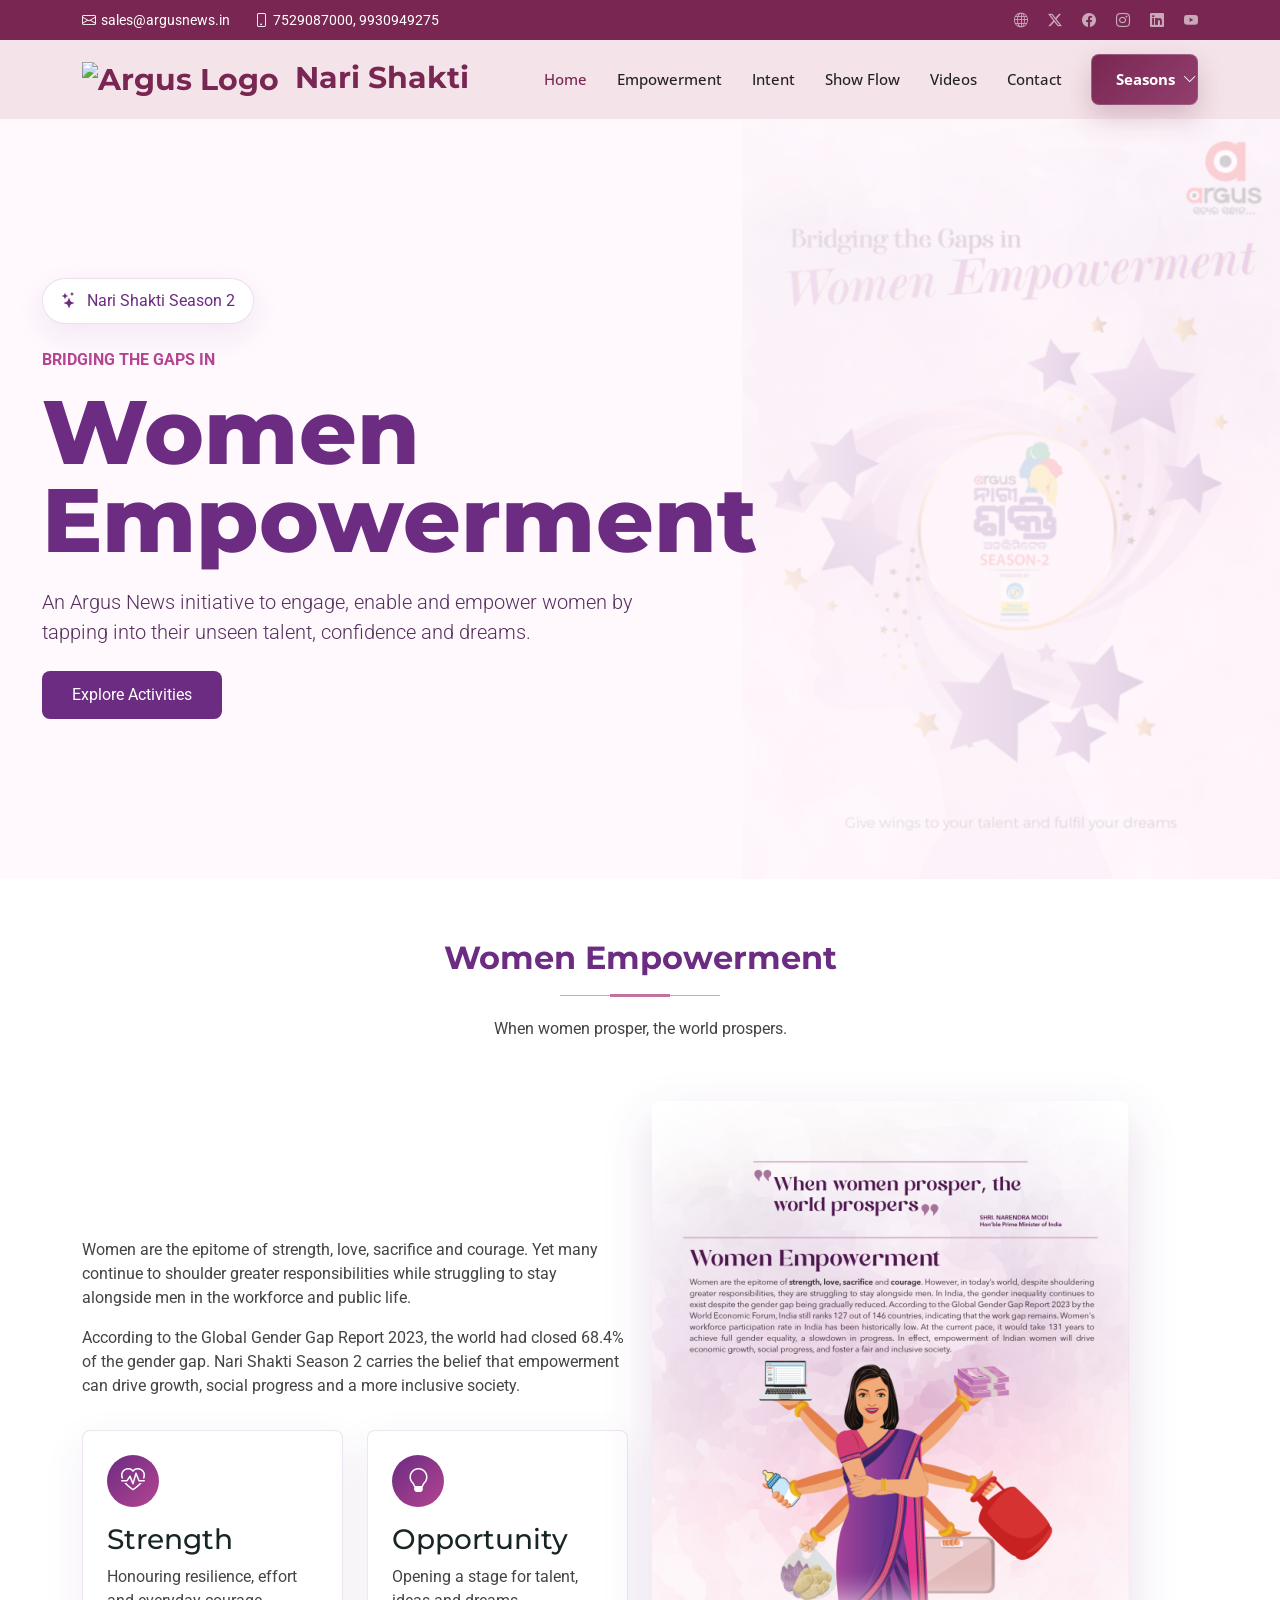
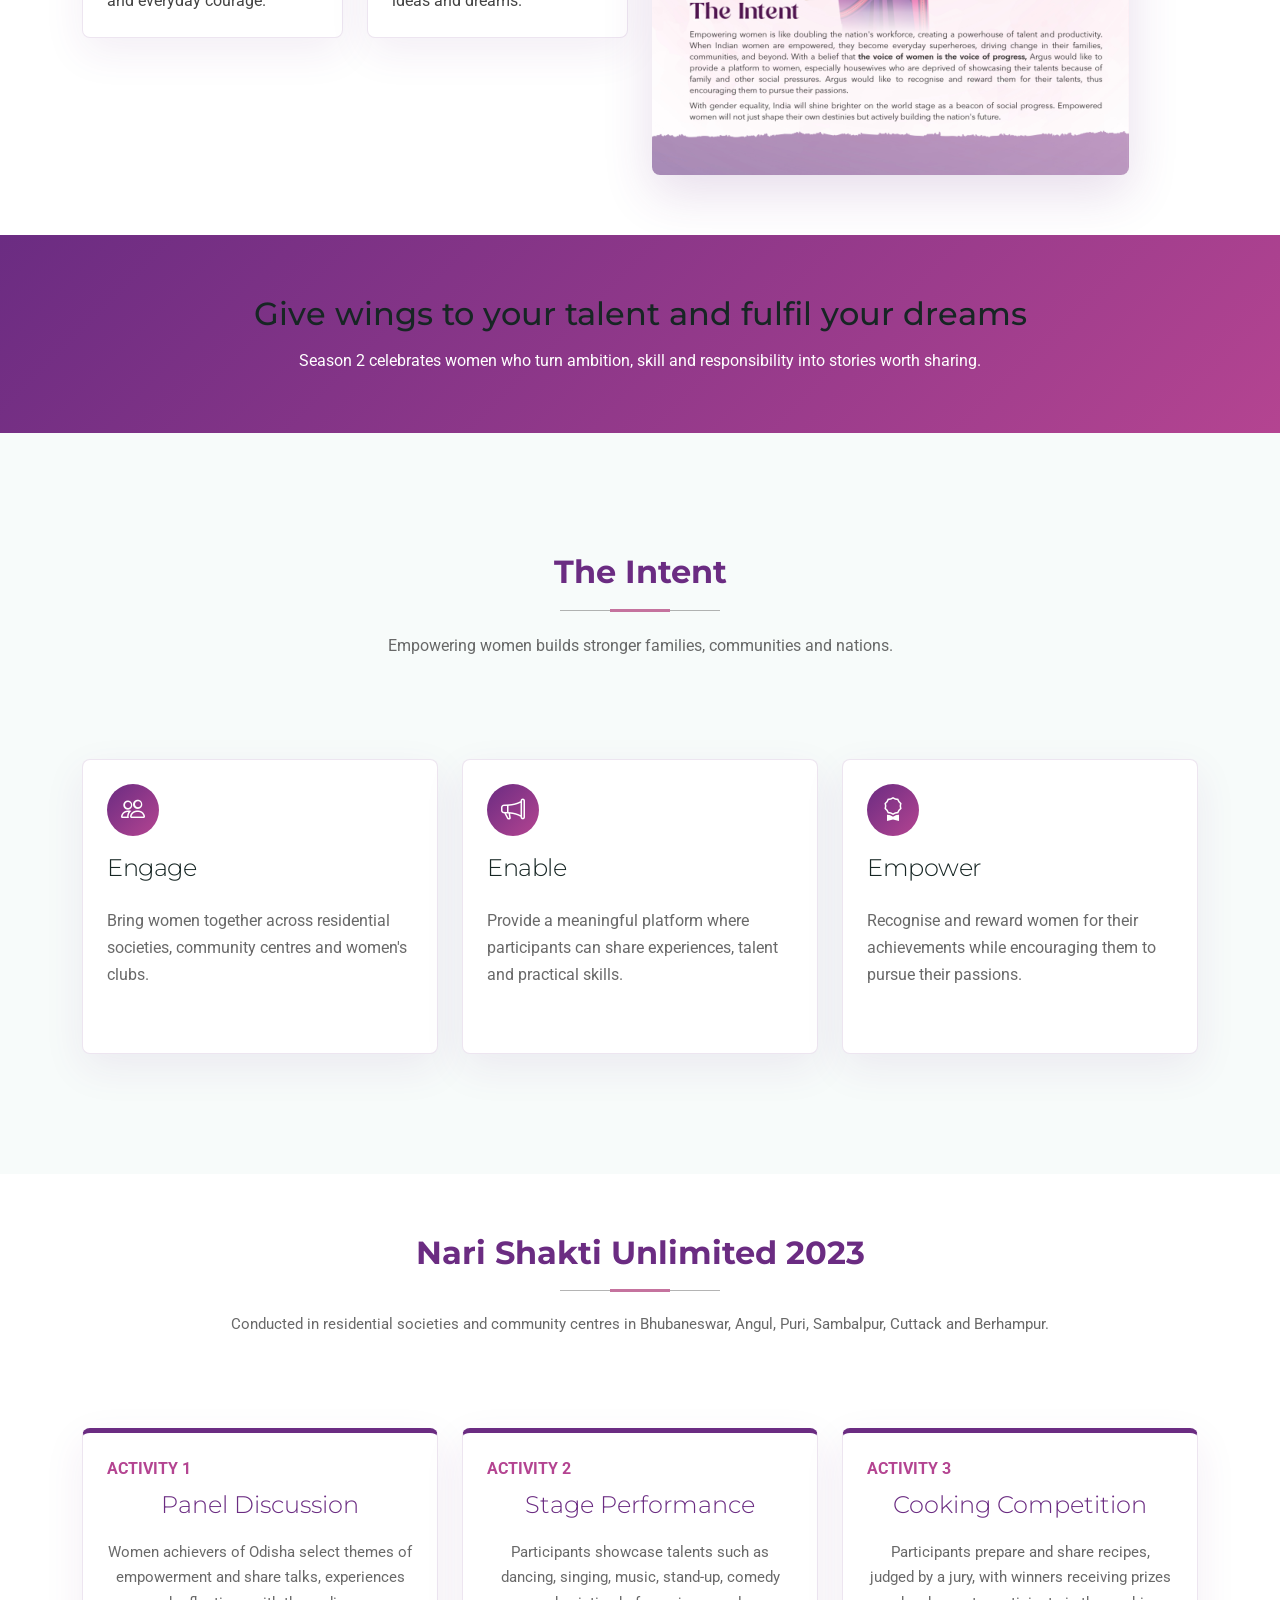
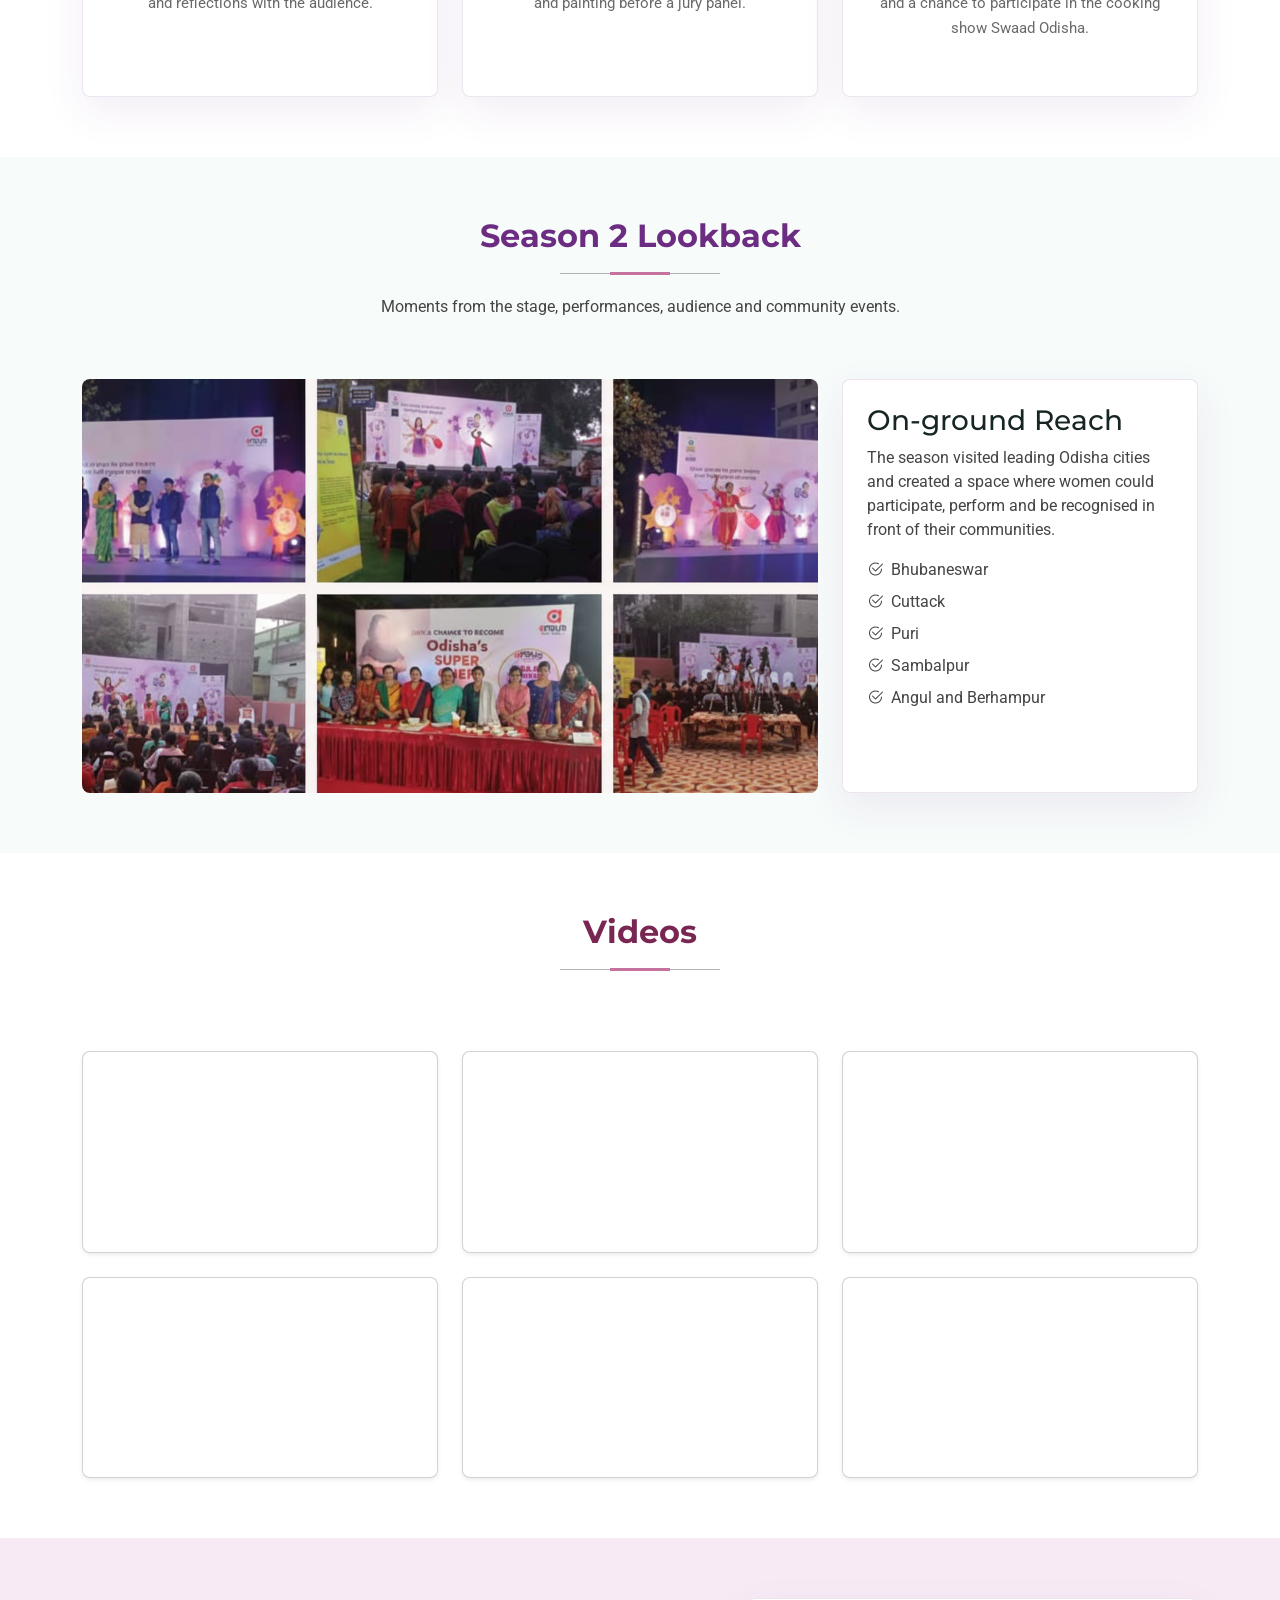
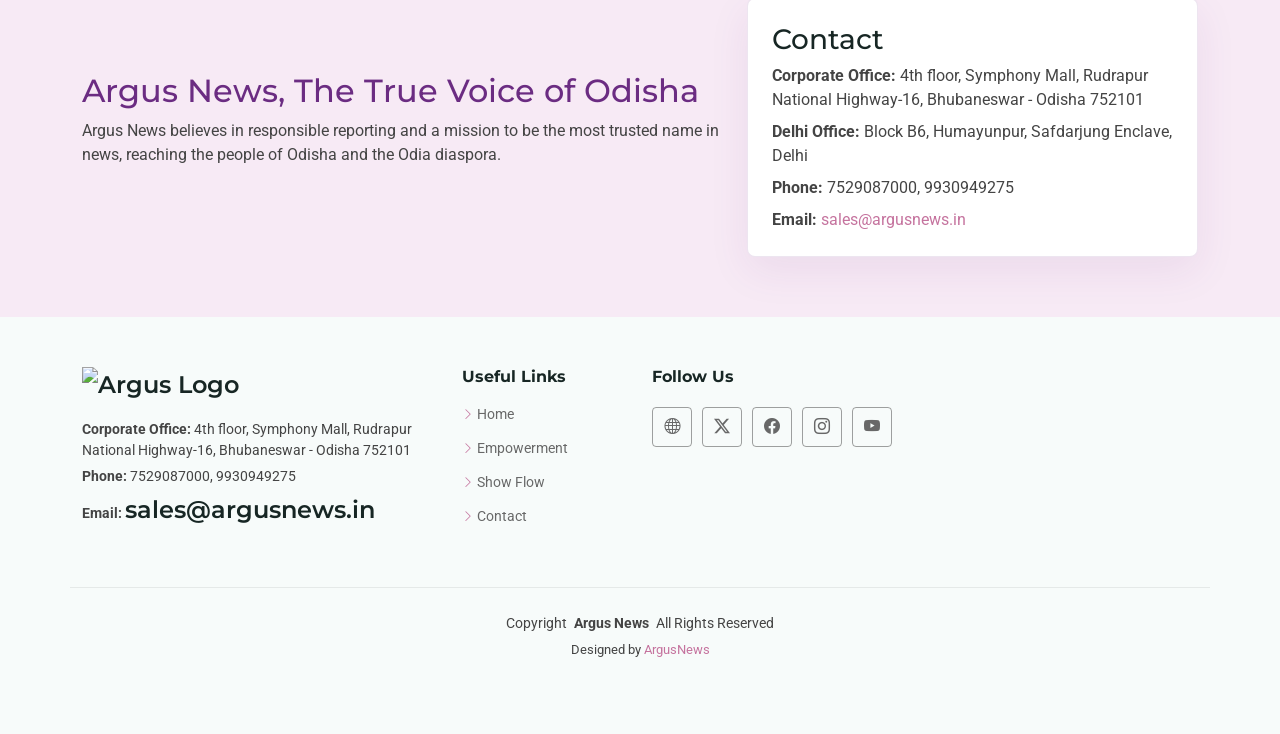
==== commit c71ad837: "updated" ====
--- a/Season-2.html
+++ b/Season-2.html
@@ -356,19 +356,19 @@
               </p>
               <div class="cta-group mt-4">
                 <a href="#show-flow" class="btn-primary">Explore Activities</a>
-                <a href="#brochure" class="btn-secondary">
+                <!-- <a href="#brochure" class="btn-secondary">
                   <i class="bi bi-file-earmark-image"></i>
                   <!-- <span>View Brochure</span> -->
-                </a>
+                </a> 
               </div>
             </div>
             <div class="col-lg-5" data-aos="fade-up" data-aos-delay="150">
               <div class="season-visual">
-                <img
+                <!-- <img
                   src="assets/img/brochure-season-2/page-1.png"
                   alt="Nari Shakti Season 2 brochure cover"
                   class="img-fluid brochure-page"
-                />
+                /> -->
               </div>
             </div>
           </div>
